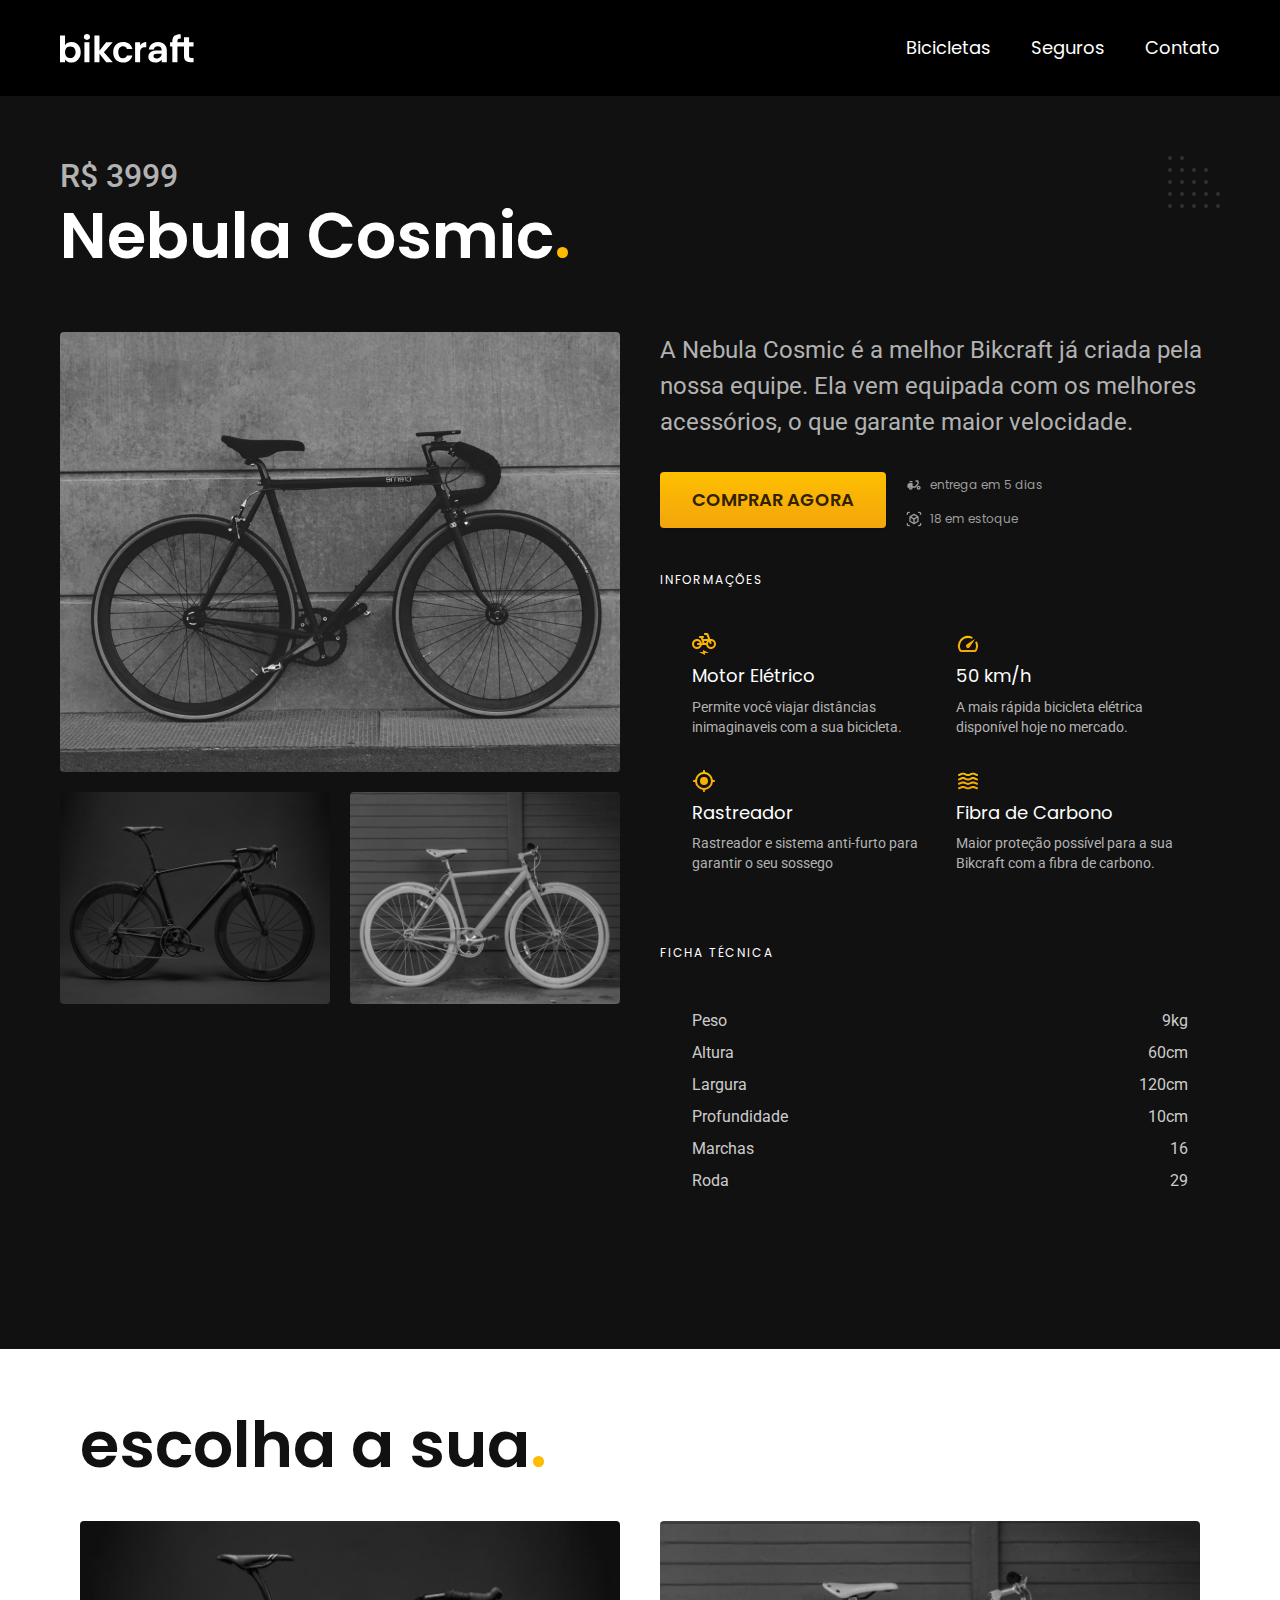
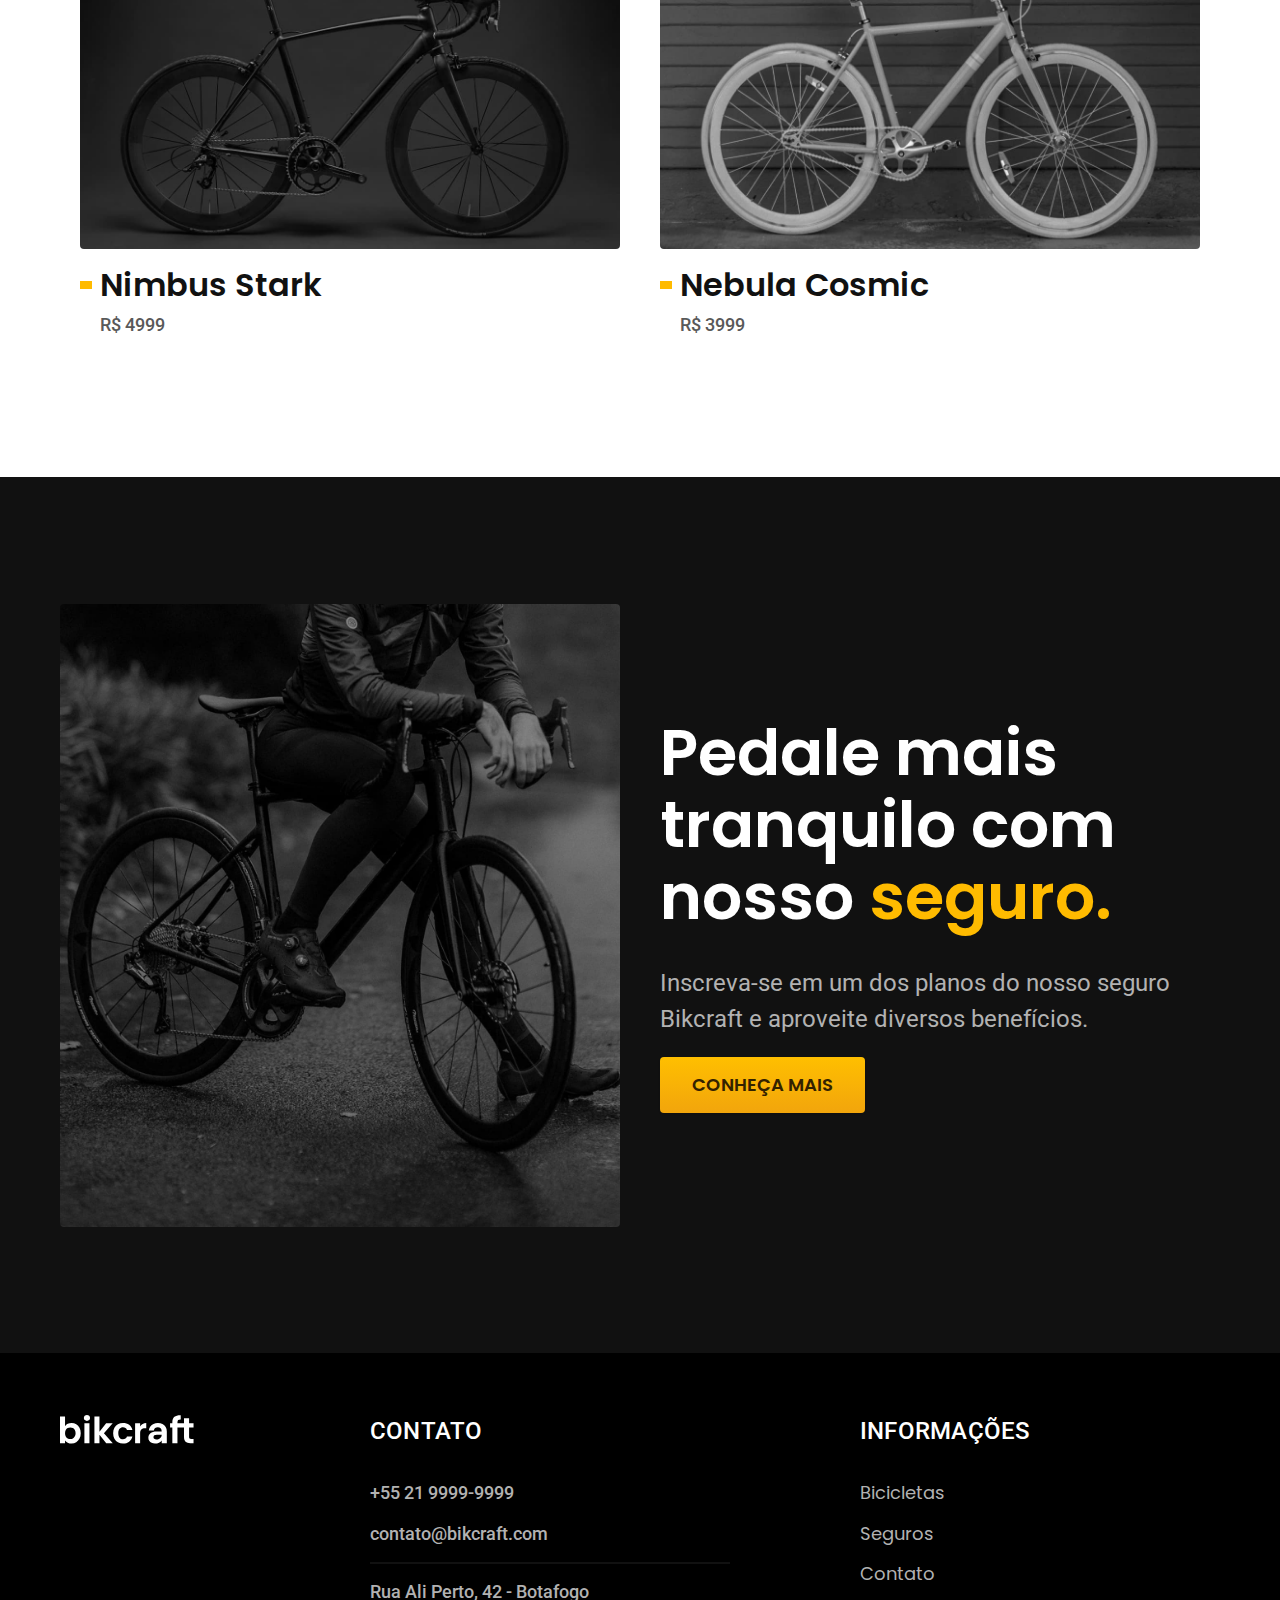
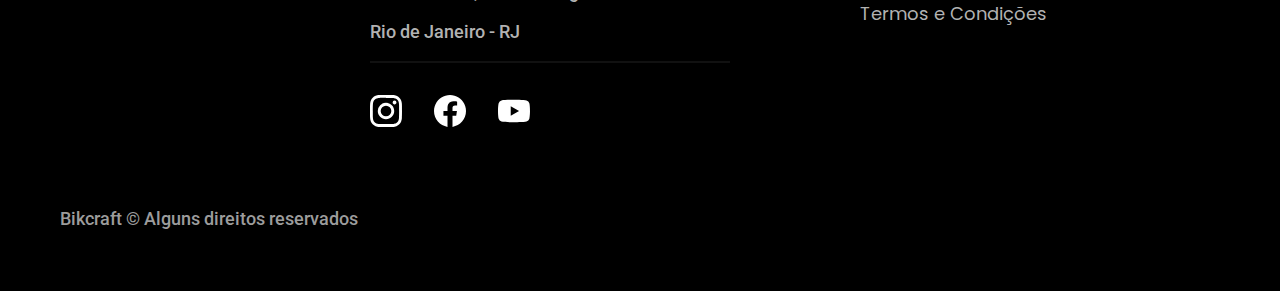
==== bikes/nebula.html @ 07b53ff3 "first commit" ====
<!DOCTYPE html>
<html>

<head>
  <title>Magic | Bikcraft - bikes Elétricas</title>
  <meta http-equiv="Content-Type" content="text/html;charset=UTF-8">
  <meta name="viewport" content="width=device-width, initial-scale=1.0">
  <meta name="description" content="Termos e Condições.">
  <link rel="preload" href="../css/style.min.css" as="style">
  <link rel="icon" href="../favicon.svg" type="image/svg+xml">
  <link rel="stylesheet" href="../css/style.min.css">
  <link rel="preload" href="../css/style.min.css" as="style">
  <link rel="preconnect" href="https://fonts.googleapis.com">
  <link rel="preconnect" href="https://fonts.gstatic.com" crossorigin>
  <link href="https://fonts.googleapis.com/css2?family=Merriweather:ital,wght@1,900&family=Poppins:wght@400;600&family=Roboto:wght@400;500&display=swap" rel="stylesheet">
  <script>
    document.documentElement.classList.add('js');
  </script>
</head>

<body id="bike">
  <header class="header-bg">
    <div class="header container">
      <a href="../">
        <img src="../img/bikcraft.svg" alt="Bikcraft">
      </a>
      <nav aria-label="primaria">
        <ul class="header-menu font-1-m color-0">
          <li><a href="../bikes.html">Bicicletas</a></li>
          <li><a href="../secure.html">Seguros</a></li>
          <li><a href="../contact.html">Contato</a></li>
        </ul>
      </nav>
    </div>
  </header>
  <main class="title-bg">
    <div>
      <div class="title container">
        <p class="font-2-xl color-5">R$ 3999</p>
        <h1 class="font-1-xxl color-0">Nebula Cosmic<span class="color-p1">.</span></h1>
      </div>
    </div>
    <div class="bike container">
      <div class="bike-image">
        <img src="../img/bike/nimbus2.jpg" alt="">
        <img src="../img/bike/nimbus1.jpg" alt="">
        <img src="../img/bike/nimbus3.jpg" alt="">
      </div>
      <div class="bike-content">
        <p class="font-2-l color-5">A Nebula Cosmic é a melhor Bikcraft já criada pela nossa equipe. Ela vem equipada com os melhores acessórios, o que garante maior velocidade.</p>
        <div class="bike-buy">
          <a class="btn" href="../budget.html?type=bikcraft&product=magic">Comprar Agora</a>
          <span class="font-1-xs color-6"><img src="../img/icons/entrega.svg" alt=""> entrega em 5 dias</span>
          <span class="font-1-xs color-6"><img src="../img/icons/estoque.svg" alt=""> 18 em estoque</span>
        </div>

        <h2 class="font-1-xs color-0">Informações</h2>
        <ul class="bike-info">
          <li><img src="../img/icons/energy.svg" alt="">
            <h3 class="font-1-m color-0">Motor Elétrico</h3>
            <p class="font-2-xs color-5">Permite você viajar distâncias inimaginaveis com a sua bicicleta.</p>
          </li>
          <li><img src="../img/icons/fast.svg" alt="">
            <h3 class="font-1-m color-0">50 km/h</h3>
            <p class="font-2-xs color-5">A mais rápida bicicleta elétrica disponível hoje no mercado.</p>
          </li>
          <li><img src="../img/icons/scope.svg" alt="">
            <h3 class="font-1-m color-0">Rastreador</h3>
            <p class="font-2-xs color-5">Rastreador e sistema anti-furto para garantir o seu sossego</p>
          </li>
          <li><img src="../img/icons/carbon.svg" alt="">
            <h3 class="font-1-m color-0">Fibra de Carbono</h3>
            <p class="font-2-xs color-5">Maior proteção possível para a sua Bikcraft com a fibra de carbono.</p>
          </li>
        </ul>
        <h2 class="font-1-xs color-0">Ficha técnica</h2>
        <ul class="bike-card font-2-s color-4">
          <li>Peso<span>9kg</span></li>
          <li>Altura<span>60cm</span></li>
          <li>Largura<span>120cm</span></li>
          <li>Profundidade<span>10cm</span></li>
          <li>Marchas<span>16</span></li>
          <li>Roda<span>29</span></li>
        </ul>
      </div>
    </div>
  </main>
  <article class="bikes-list container">
    <h2 class="container font-1-xxl">escolha a sua<span class="color-p1">.</span></h2>
    <ul>
      <li>
        <a href="./magic.html">
          <img src="../img/bikes/nimbus.jpg" alt="bike-preta">
          <h3 class="font-1-xl">Nimbus Stark</h3>
          <span class="font-2-m color-8">R$ 4999</span>
        </a>
      </li>
      <li>
        <a href="./nebula.html">
          <img src="../img/bikes/nebula.jpg" alt="bike-preta">
          <h3 class="font-1-xl">Nebula Cosmic</h3>
          <span class="font-2-m color-8">R$ 3999</span>
        </a>
      </li>
    </ul>
  </article>
  <article class="secure-bg">
    <div class="secure container">
      <div class="secure-image"><img src="../img/photos/secure.jpg" alt="Pessoa para em cima de uma bike"></div>
      <div class="secure-content">
        <h2 class="font-1-xxl color-0">Pedale mais tranquilo com nosso <span class="color-p1">seguro.</span></h2>
        <p class="font-2-l color-5">Inscreva-se em um dos planos do nosso seguro Bikcraft e aproveite diversos benefícios.</p>
        <a class="btn" href="../secure.html">Conheça Mais</a>
      </div>
    </div>

  </article>
  <footer class="footer-bg">
    <div class="footer container">
      <img src="../img/bikcraft.svg" alt="">
      <div class="footer-contact">
        <h3 class="font-2-l-b color-0">Contato</h3>
        <ul class="color-5 font-2-m">
          <li><a href="tel:+552199999999">+55 21 9999-9999</a></li>
          <li><a href="mailto:contato@bikcraft.com">contato@bikcraft.com</a></li>
          <li>Rua Ali Perto, 42 - Botafogo</li>
          <li>Rio de Janeiro - RJ</li>
        </ul>
        <div class="footer-social">
          <a href="../"><img src="../img/social/instagram.svg" alt=""></a>
          <a href="../"><img src="../img/social/facebook.svg" alt=""></a>
          <a href="../"><img src="../img/social/youtube.svg" alt=""></a>
        </div>
      </div>
      <div class="footer-info">
        <h3 class="font-2-l-b color-0">Informações</h3>
        <nav>
          <ul class="font-1-m color-5">
            <li><a href="../bikes.html">Bicicletas</a></li>
            <li><a href="../secure.html">Seguros</a></li>
            <li><a href="../contact.html">Contato</a></li>
            <li><a href="../terms.html">Termos e Condições </a></li>
          </ul>
        </nav>
      </div>

      <p class="footer-copy font-2-m color-6">Bikcraft © Alguns direitos reservados</p>
    </div>
  </footer>
  <script src="../js/script.js"></script>
</body>

</html>
---- css/style.min.css ----
body{margin:0;color:#111;font-family:Arial,Helvetica,sans-serif}blockquote,dd,h1,h2,h3,h4,h5,p,ul{margin:0}ul{padding:0;list-style:none}a{text-decoration:none;color:inherit}img{max-width:100%;height:auto;display:block}img[src$=".jpg"]{border-radius:4px}.header-bg{background-color:var(--color-12)}.header{flex-wrap:wrap;gap:20px;display:flex;justify-content:space-between;align-items:center;padding:20px 0}.header-menu{display:flex;flex-wrap:wrap;gap:40px}.header-menu a{display:inline-block;padding:16px 0;position:relative}.header-menu a:after{content:"";display:block;height:2px;width:0;background:var(--color-0);margin-top:4px;position:absolute}.header-menu a.active::after,.header-menu a:hover:after{width:100%;transition:.3s}@media (max-width:800px){.header-menu{gap:20px}.header-menu a{background:var(--color-11);padding:12px 16px;border-radius:4px}.header-menu a:hover{background:var(--color-10)}.header a:after{display:none}}@media (max-width:600px){.header-menu{gap:12px}.header-menu a{padding:8px 12px}}.footer-bg{background-color:var(--color-12)}.footer{display:grid;grid-template-columns:3fr 5fr 4fr;gap:40px;padding-top:60px;padding-bottom:60px}.footer h3{margin-bottom:32px}.footer-contact ul{margin-bottom:32px}.footer-contact li:nth-child(2n):after{content:"";display:block;max-width:360px;height:2px;background:var(--color-11);margin-top:16px}.footer li{margin-bottom:16px}.footer-social{display:flex;gap:32px}.footer a:hover{color:var(--color-0)}.footer-copy{grid-column:1/-1;margin-top:40px}@media (max-width:800px){.footer>img{display:none}.footer{grid-template-columns:1fr 1fr}}@media (max-width:600px){.footer{grid-template-columns:1fr;gap:60px}.footer-copy{margin-top:0}}.font-1-xs{font:400 0.75rem/1.35 Poppins,sans-serif}.font-2-xs{font:400 0.875rem/1.43 Roboto,sans-serif}.font-1-s{font:400 1rem/1.5 Poppins,sans-serif}.font-2-s{font:400 1rem/1.5 Roboto,sans-serif}.font-1-m{font:400 1.125rem/1.35 Poppins,sans-serif}.font-1-m-b{font:600 1.125rem/1.35 Poppins,sans-serif}.font-2-m{font:500 1.125rem/1.35 Roboto,sans-serif}.font-2-l,.font-2-l-b{font:400 1.5rem/1.5 Roboto,sans-serif}.font-2-l-b{font-weight:500;letter-spacing:.015rem;text-transform:uppercase}.font-2-xl{font:500 2rem/1.25 Roboto,sans-serif}.font-1-xl{font:600 2rem/1.25 Poppins,sans-serif}.font-1-xxl{font:600 4rem/1.125 Poppins,sans-serif}@media (max-width:1200px){.font-1-xxl{font-size:3rem}.font-2-l,.font-2-l-b{font-size:1.125rem}}@media (max-width:800px){.font-1-xxl{font-size:2rem}.font-1-xl{font-size:1.5rem}}:root{--color-p5:#332200;--color-p4:#664400;--color-p3:#a66f00;--color-p2:#e4a30b;--color-p1:#ffbb00;--color-0:#ffffff;--color-1:#f7f7f7;--color-2:#ededed;--color-3:#dedede;--color-4:#cccccc;--color-5:#b2b2b2;--color-6:#9c9c9c;--color-7:#717171;--color-8:#595959;--color-9:#404040;--color-10:#2e2e2e;--color-11:#111111;--color-12:#000000}.color-p1{color:var(--color-p1)}.color-p2{color:var(--color-p2)}.color-p3{color:var(--color-p3)}.color-p4{color:var(--color-p4)}.color-p5{color:var(--color-p5)}.color-0{color:var(--color-0)}.color-1{color:var(--color-1)}.color-2{color:var(--color-2)}.color-3{color:var(--color-3)}.color-4{color:var(--color-4)}.color-5{color:var(--color-5)}.color-6{color:var(--color-6)}.color-7{color:var(--color-7)}.color-8{color:var(--color-8)}.color-9{color:var(--color-9)}.color-10{color:var(--color-10)}.color-11{color:var(--color-11)}.color-12{color:var(--color-12)}.js .fadeInDown{transform:translate3d(0,-20px,0)}.js .fadeInUp{transform:translate3d(0,20px,0)}.js .fadeInRight{transform:translate3d(20px,0,0)}.js .fadeInLeft{transform:translate3d(-20px,0,0)}.js [data-anime]{opacity:0}.js .anime{opacity:1;transform:none;transition:transform .8s,opacity .8s}.container{box-sizing:border-box;max-width:1200px;padding-left:20px;padding-right:20px;margin-right:auto;margin-left:auto}.btn{display:inline-block;padding:16px 32px;background:linear-gradient(#ffbf00,#f2a50c);border-radius:4px;box-shadow:0 1px 2px rgba(0,0,0,.1);text-transform:uppercase;color:var(--color-p5);font-size:18px;line-height:1.33;font-family:Poppins;font-weight:600;max-width:max-content;border:none;cursor:pointer}.btn.arrow{align-items:center}.btn.arrow::after{content:"";display:inline-block;width:18px;height:10px;margin-left:12px;background:url("../img/icons/arrow.svg");transition:transform .2s}.btn.arrow:hover::after{transform:translateX(4px)}.btn.secondary{background:var(--color-10);color:var(--color-2)}.btn.secondary:hover{background:var(--color-9)}.btn:hover{background:linear-gradient(#ffbf0d,#e59317)}@media (max-width:600px){.btn{padding:12px 16px;font-size:16px}}.link{display:inline-block;color:var(--color-p1);font:600 1.5rem/1.5 Poppins,sans-serif;text-transform:uppercase}.link::after{content:"";display:block;width:100%;height:4px;background-color:currentColor}.link:hover{color:var(--color-0)}.title-bg{background:var(--color-11);padding-top:60px;padding-bottom:60px}.title{background:url("../img/dec/top-right.svg") no-repeat top right 20px}.title p{margin-bottom:4px}@media (max-width:800px){.title-bg{padding-top:40px;padding-bottom:40px}.title p{font-size:1rem;text-transform:lowercase;font-weight:400}}.form{display:grid;grid-template-columns:1fr 1fr;gap:20px}.form label{display:block;font:600 1rem/1.5 Poppins,sans-serif;margin-bottom:40px}.form .col-2{grid-column:span 2}.form input[type=email],.form input[type=text],.form textarea{font:400 1rem/1.5 Roboto,sans-serif;background:var(--color-1);border:1px solid var(--color-2);padding:12px;border-radius:4px;width:100%;box-sizing:border-box;resize:none}.form input[type=email]:focus,.form input[type=text]:focus,.form textarea:focus{outline:0;border-color:var(--color-p1);background:var(--color-0);box-shadow:0 0 0 2px #fea}@media (max-width:600px){.form{grid-template-columns:1fr}.form .col-2{grid-column:1}}.introduction-bg{background:var(--color-12) url("../img/dec/bottom-left.svg") no-repeat bottom 160px left 20px;box-shadow:inset 0 -120px var(--color-0)}.introduction{display:grid;grid-template-columns:1fr 1fr;gap:0 40px}.introduction-content{align-self:end;padding-bottom:200px}.introduction h1{margin-bottom:32px}.introduction p{margin-bottom:20px}.introduction img{border-radius:4px;width:100%;height:100%;object-fit:cover}@media (max-width:800px){.introduction-bg{background:var(--color-11);padding-top:40px;box-shadow:inset 0 -60px var(--color-0)}.introduction{grid-template-columns:1fr;gap:32px}.introduction-content{padding-bottom:0}.introduction h1{margin-bottom:16px}.introduction img{height:300px;width:100%}}.technology-bg{background:var(--color-11);box-shadow:inset 0 80px var(--color-0),inset 0 -80px var(--color-0)}.technology{display:grid;grid-template-columns:1fr 1fr;gap:40px}.technology-imagem{width:100%;height:100%;object-fit:cover;object-position:left}.technology-content{padding-top:160px;padding-bottom:160px}.technology-content>span{display:block;margin-bottom:20px}.technology-content h2{margin-bottom:20px}.technology-content>p{margin-bottom:32px}.technology-content a{margin-bottom:80px}.technology-benefits{display:flex;gap:40px}.technology-benefits h3{margin-bottom:8px;width:max-content}.technology-benefits img{width:24px;margin-bottom:8px}@media (max-width:800px){.technology{grid-template-columns:1fr}.technology-content{padding-top:60px;padding-bottom:60px}.technology-imagem{display:none}.technology a{margin-bottom:60px}}@media (max-width:600px){.technology-benefits{flex-direction:column}}.partners{padding-top:60px;padding-bottom:120px}.partners h2{margin-bottom:60px}.partners ul{padding:0 20px;max-width:1400px;display:grid;grid-template-columns:1fr 1fr 1fr 1fr;margin:0 auto}.partners li{display:flex;padding:32px;border-left:2px solid var(--color-2)}.partners img{margin:auto}.partners li:first-child,.partners li:nth-child(5){border-left:none}.partners li:nth-child(n+5){border-top:2px solid var(--color-2)}@media (max-width:800px){.partners{padding-bottom:60px}.partners h2{margin-bottom:20px}.partners ul{grid-template-columns:1fr 1fr}.partners li:nth-child(n+3){border-top:2px solid var(--color-2)}.partners li:nth-child(odd){border-left:none}.partners li{padding:20px}}.attest{display:grid;grid-template-columns:1fr 1fr;background:var(--color-p1) url("../img/dec/bottom-right-p.svg") no-repeat bottom 40px right 40px;overflow:hidden}.attest img{width:100%;height:100%;object-fit:cover;border-radius:0}.attest-content{padding:40px 40px 80px 80px;align-self:end}.attest-content p{max-width:32ch;font-family:Merriweather;font-style:italic;font-weight:900;margin-bottom:32px;position:relative}.attest p::after,.attest p::before{font-size:5rem;color:var(--color-p2);position:absolute}.attest p::before{content:"“";left:-50px;top:-20px}.attest p::after{content:"”"}@media (max-width:800px){.attest{grid-template-columns:1fr;text-align:center}.attest-content{padding:40px 20px;justify-self:center}.attest img{max-height:200px}}@media (mib-width:1200px){.attest img{max-height:520}}.bikes-list{padding-top:60px;padding-bottom:120px}.bikes-list h2{margin-bottom:40px}.bikes-list ul{display:flex;margin:0 auto;gap:40px;padding:0 20px 20px 20px;max-width:1400px;overflow-x:auto}#bicicleta ul{padding:0 0 20px 0}.bikes-list li{flex:1;min-width:280px}.bikes-list a{display:block}.bikes-list img{margin-bottom:16px}.bikes-list h3{margin-bottom:8px;display:flex;align-items:center}.bikes-list h3::before{content:"";display:inline-block;height:8px;width:12px;background-color:var(--color-p1);margin-right:8px}.bikes-list a:hover h3::before{width:24px}.bikes-list li span{padding-left:20px}@media (max-width:800px){.bikes-list{padding-bottom:60px}.bikes-list ul{gap:20px}}.bikes-bg{background-image:linear-gradient(to right,var(--cor-0) 30%,var(--cor-11) 0)}.bikes{display:grid;grid-template-columns:1fr 1fr;gap:40px;padding-top:60px;padding-bottom:60px;background:url("../img/dec/top-right.svg") no-repeat top 40px right 20px}.bikes-image{display:grid}.bikes-image img{grid-area:1/1}.bikes-image span{grid-area:1/1;place-self:start end;margin-top:20px;background:var(--cor-12);padding:8px 16px 8px 8px;display:inline-block;border-radius:4px 0 0 4px}.bikes-content{display:grid;grid-template-columns:1fr auto;align-content:start}.bikes h2,.bikes p{grid-column:1/-1}.bikes h2{margin-bottom:20px}.bikes h2::before{content:"";display:block;width:12px;height:8px;background-color:var(--cor-p1);margin-bottom:8px}.bikes p{margin-bottom:32px}.bikes a{place-self:end}.bikes ul{display:grid;gap:16px}.bikes li{display:flex;align-items:center}.bikes-content img{width:24px;margin-right:8px}@media (max-width:800px){.bikes-bg{background:var(--cor-11)}.bikes{grid-template-columns:1fr;gap:20px;padding-top:40px;padding-bottom:40px}}@media (max-width:600px){.bikes-content{grid-template-columns:1fr}.bikes ul{grid-template-columns:1fr 1fr;margin-bottom:32px;font-size:1rem}.bikes a{place-self:start}}.bike{display:grid;grid-template-columns:1fr 1fr;align-items:start;gap:40px;padding-top:60px;padding-bottom:60px}.bike-image{display:flex;flex-wrap:wrap;gap:20px}.bike-image img{flex:1;min-width:200px}.bike-image img:first-child{min-width:100%}.bike-content>p{margin-bottom:32px}.bike-buy{display:grid;grid-template-columns:max-content auto;align-items:center;justify-items:start;gap:8px 12px;margin-bottom:40px}.bike-buy a{grid-row:span 2;margin-bottom:4px}.bike-buy span{display:flex;align-items:center;background-color:var(--cor-12);padding:4px 8px;border-radius:4px;gap:8px}.bike-content h2{text-transform:uppercase;letter-spacing:.15em;margin-bottom:12px}.bike-card,.bike-info{padding:32px;background-color:var(--cor-12);border-radius:4px}.bike-info{margin-bottom:40px;display:grid;grid-template-columns:1fr 1fr;gap:32px}.bike-info img{width:24px;margin-bottom:8px}.bike-info h3{margin-bottom:8px}.bike-card li{padding:4px 0;display:flex;justify-content:space-between;border-bottom:1px solid var(--cor-11)}.bike-card li:last-child{border-bottom:none}.bike-card span{color:var(--cor-6)}@media (max-width:800px){.bike{grid-template-columns:1fr;padding-top:40px;padding-bottom:40px}.bike-image{grid-row:2}}#bike .title p{text-transform:uppercase}@media (max-width:400px){.bike-info{grid-template-columns:1fr}.bike-buy{grid-template-columns:1fr}}.secure-bg{background-color:var(--cor-11);box-shadow:inset 0 120px var(--cor-0),inset 0 -120px var(--cor-12)}.secure{display:grid;grid-template-columns:1fr 1fr;gap:40px}.secure-image img{width:100%;height:100%;object-fit:cover}.secure-content{padding-top:180px;padding-bottom:180px}.secure h2{margin-bottom:32px}.secure p{margin-bottom:20px}@media (max-width:800px){.secure{grid-template-columns:1fr}.secure-content{grid-row:1;padding-top:40px;padding-bottom:0}.secure-bg{box-shadow:inset 0 -60px var(--cor-12)}}.secure-bg{background:var(--color-11)}.secure{padding-top:60px;padding-bottom:60px;display:grid;grid-template-columns:1fr 1fr;gap:40px;align-items:center}#secure .secure{padding-top:0}.secure h2{grid-column:1/-1}.secure-item{background-color:var(--color-12);padding:32px 32px 32px 60px;display:grid;grid-template-columns:1fr auto;border-radius:4px}.secure-item h3{margin-bottom:40px}.secure-item span{grid-column:2;display:block;text-align:right}.secure-item ul{grid-column:1/-1;margin-bottom:32px}.secure-item a{grid-column:1/-1}.secure-item li+li{margin-top:20px}.secure-item li{display:flex;align-items:center;position:relative}.secure-item li::before{content:"";display:inline-block;width:13px;height:9px;background-image:url("../img/icons/lista.svg");position:absolute;left:-21px}@media (max-width:800px){.secure{grid-template-columns:1fr}}.benefits-bg{background-color:var(--color-12)}.benefits{padding-top:120px;padding-bottom:120px}.benefits h2{margin-bottom:60px}.benefits ul{display:grid;grid-template-columns:repeat(auto-fit,minmax(280px,max-content));gap:40px 80px}.benefits h3,.benefits img{margin-bottom:8px}@media (max-width:800px){.benefits{padding-top:60px;padding-bottom:60px}.benefits h2{margin-bottom:40px}.benefits ul{gap:20px}}.questions{padding-bottom:120px;padding-top:120px}.questions h2{margin-bottom:60px}.questions dl>div{padding:20px;border-radius:4px}.questions dl>div:nth-child(odd){background-color:var(--color-1)}.questions button{display:grid;grid-template-columns:auto 1fr auto;align-items:center;gap:8px;cursor:pointer;border:none;background:0 0;width:100%;text-align:left}.questions button::before{content:"";display:inline-block;width:12px;height:8px;background-color:var(--color-p1)}.questions button::after{content:"";display:inline-block;width:14px;height:6px;background:url("../img/icons/open-arrow.svg");transition:.3s}.questions button:hover:after,.questions button[aria-expanded=true]::after{transform:rotate(180deg)}.js .questions dd{display:none}.js .questions dd.active{display:block}.questions dd{padding-left:20px;padding-top:16px;max-width:80ch}@media (max-width:800px){.questions{padding-top:60px;padding-bottom:60px}.questions h2{margin-bottom:40px}}.terms{padding-top:80px;padding-bottom:80px}.terms h2{font-weight:600;margin-bottom:20px}.terms p+h2{margin-top:40px}.terms p{max-width:75ch;margin-bottom:24px}#contact{background:linear-gradient(var(--color-11) 600px,var(--color-1) 0)}.contact{display:grid;grid-template-columns:5fr 7fr}.contact-data,.contact-form{padding:60px;box-shadow:0 1px 2px rgba(0,0,0,.1)}.contact-data{border-radius:5px 0 0 5px;background:var(--color-12) url("../img/dec/bottom-left.svg") no-repeat bottom 20px left 20px}.contact-form{border-radius:5px 0 0 5px;background:var(--color-0) url("../img/dec/bottom-right.svg") no-repeat bottom 20px right 20px}.contact-data h2{margin-bottom:60px}.contact-adress{margin-bottom:32px;padding-left:28px;background:url("../img/icons/local.svg") no-repeat 0 2px}.contact-adress p{margin-bottom:8px}.contact-means a{display:block;max-width:max-content;margin-bottom:8px;padding-left:28px}.contact-means a:hover{color:var(--color-0)}.contact-means a:first-child{background:url("../img/icons/email.svg") no-repeat 0 2px}.contact-means a:nth-child(2){margin-bottom:32px}.contact-means a:nth-child(3){background:url("../img/icons/phone.svg") no-repeat 0 2px;margin-bottom:32px}.contact-social{display:flex;gap:32px;padding-left:28px}@media (max-width:800px){.contact{grid-template-columns:1fr}.contact-data,.contact-form{padding:20x}.contact-data{border-radius:5px 5px 0 0;background:var(--color-12)}.contact-form{border-radius:0 0 5px 5px}.contact-data h2,.contact-means a:nth-child(3){margin-bottom:32px}.contact-social{margin-bottom:12px}}.stores{display:grid;grid-template-columns:1fr 1fr;gap:0 40px;padding-bottom:120px;padding-top:120px}.stores h2{grid-column:1/-1;margin-bottom:60px}.stores img{border-radius:4px 4px 0 0}.stores-items{border-radius:4px;background:var(--cor-0);box-shadow:0 1px 2px rgba(0,0,0,.1)}.stores-content{display:grid;grid-template-columns:1fr 1fr;gap:32px 16px;padding-left:32px}.stores-content h3,.stores-tempo{grid-column:1/-1}.stores-dados{display:grid;gap:8px;border-left:2px solid var(--cor-2);padding-left:12px}.stores-tempo{display:flex;align-items:center;gap:8px}@media (max-width:800px){.stores{gap:20px;padding-top:60px;padding-bottom:60px}.stores h2{margin-bottom:32px}.stores-content{grid-template-columns:1fr}}@media (max-width:600px){.stores{grid-template-columns:1fr}}#budget{background-image:linear-gradient(var(--color-11) 700px,var(--color-1) 0)}.budget{display:grid;grid-template-columns:5fr 7fr;padding-bottom:120px}.budget h2{text-transform:uppercase;display:flex;align-items:center;position:relative}.budget h2::before{content:"";display:inline-block;width:4px;height:8px;background-color:var(--color-p1);margin-right:8px;position:absolute;left:-12px}.budget-data,.budget-product{padding:60px;box-shadow:0 1px 2px rgba(0,0,0,.1)}.budget-product{border-radius:5px 0 0 5px;display:grid;grid-template-columns:1fr 1fr;align-content:start;gap:20px;background:var(--color-12) url("../img/dec/bottom-left.svg") no-repeat bottom 20px left 20px}.budget-data{border-radius:0 5px 5px 0;background:var(--color-0) url("../img/dec/bottom-right.svg") no-repeat bottom 20px right 20px}.budget-content h2,.budget-data h2:nth-of-type(n+2){margin-top:20px}.budget-product>*{grid-column:1/-1}.budget-product>label{grid-column:initial}.budget-secure{margin-top:20px}.budget-content{display:none}[value=bikcraft]:checked~#budget-bikcraft,[value=secure]:checked~#budget-secure{display:grid;gap:20px}.radio-details{display:none;box-sizing:border-box;grid-template-columns:1fr 1fr;background:var(--color-0);padding:20px;border-radius:4px;align-items:center}.radio-details li{display:flex;align-items:center;margin-bottom:8px}.radio-details li img{width:16px;margin-right:8px}[type=radio]{opacity:0;position:absolute;pointer-events:none}[type=radio]+label{font:500 1rem/1.5 Poppins,sans-serif;color:var(--color-4);background-color:var(--color-10);padding:12px 16px;border-radius:4px;cursor:pointer;display:grid;grid-template-columns:auto 1fr auto;align-items:center;border:1px solid var(--color-10)}[type=radio]+label:hover{background-color:var(--color-9);border-color:var(--color-9)}[type=radio]+label::before{box-sizing:border-box;content:"";display:inline-block;width:12px;height:12px;border:1px solid var(--color-6);border-radius:50%;margin-right:8px}[type=radio]:focus+label{box-shadow:0 0 0 2px var(--color-p1);border-color:var(--color-12)}.radio-details{display:none;box-sizing:border-box;grid-template-columns:1fr 1fr;background:var(--color-0);padding:20px;border-radius:4px}[type=radio]+label>span{display:none}[type=radio]:checked+label{background:var(--color-0);border-color:var(--color-0);color:var(--color-11)}[type=radio]:checked:focus+label{border-color:var(--color-12)}[type=radio]:checked+label::before{border:1px solid var(--color-7);box-shadow:inset 0 0 0 3px var(--color-0),inset 0 0 0 6px var(--color-7)}[type=radio]:checked+label>span{display:inline-block}[type=radio]:checked+label+.radio-details{display:grid}@media (max-width:1200px){.budget-data,.budget-product{padding:32px}}@media (max-width:800px){.budget{grid-template-columns:1fr}.budget-product{background:var(--color-12)}}@media (max-width:400px){.budget-product{grid-template-columns:1fr}}
---- css/style.min.css ----
body{margin:0;color:#111;font-family:Arial,Helvetica,sans-serif}blockquote,dd,h1,h2,h3,h4,h5,p,ul{margin:0}ul{padding:0;list-style:none}a{text-decoration:none;color:inherit}img{max-width:100%;height:auto;display:block}img[src$=".jpg"]{border-radius:4px}.header-bg{background-color:var(--color-12)}.header{flex-wrap:wrap;gap:20px;display:flex;justify-content:space-between;align-items:center;padding:20px 0}.header-menu{display:flex;flex-wrap:wrap;gap:40px}.header-menu a{display:inline-block;padding:16px 0;position:relative}.header-menu a:after{content:"";display:block;height:2px;width:0;background:var(--color-0);margin-top:4px;position:absolute}.header-menu a.active::after,.header-menu a:hover:after{width:100%;transition:.3s}@media (max-width:800px){.header-menu{gap:20px}.header-menu a{background:var(--color-11);padding:12px 16px;border-radius:4px}.header-menu a:hover{background:var(--color-10)}.header a:after{display:none}}@media (max-width:600px){.header-menu{gap:12px}.header-menu a{padding:8px 12px}}.footer-bg{background-color:var(--color-12)}.footer{display:grid;grid-template-columns:3fr 5fr 4fr;gap:40px;padding-top:60px;padding-bottom:60px}.footer h3{margin-bottom:32px}.footer-contact ul{margin-bottom:32px}.footer-contact li:nth-child(2n):after{content:"";display:block;max-width:360px;height:2px;background:var(--color-11);margin-top:16px}.footer li{margin-bottom:16px}.footer-social{display:flex;gap:32px}.footer a:hover{color:var(--color-0)}.footer-copy{grid-column:1/-1;margin-top:40px}@media (max-width:800px){.footer>img{display:none}.footer{grid-template-columns:1fr 1fr}}@media (max-width:600px){.footer{grid-template-columns:1fr;gap:60px}.footer-copy{margin-top:0}}.font-1-xs{font:400 0.75rem/1.35 Poppins,sans-serif}.font-2-xs{font:400 0.875rem/1.43 Roboto,sans-serif}.font-1-s{font:400 1rem/1.5 Poppins,sans-serif}.font-2-s{font:400 1rem/1.5 Roboto,sans-serif}.font-1-m{font:400 1.125rem/1.35 Poppins,sans-serif}.font-1-m-b{font:600 1.125rem/1.35 Poppins,sans-serif}.font-2-m{font:500 1.125rem/1.35 Roboto,sans-serif}.font-2-l,.font-2-l-b{font:400 1.5rem/1.5 Roboto,sans-serif}.font-2-l-b{font-weight:500;letter-spacing:.015rem;text-transform:uppercase}.font-2-xl{font:500 2rem/1.25 Roboto,sans-serif}.font-1-xl{font:600 2rem/1.25 Poppins,sans-serif}.font-1-xxl{font:600 4rem/1.125 Poppins,sans-serif}@media (max-width:1200px){.font-1-xxl{font-size:3rem}.font-2-l,.font-2-l-b{font-size:1.125rem}}@media (max-width:800px){.font-1-xxl{font-size:2rem}.font-1-xl{font-size:1.5rem}}:root{--color-p5:#332200;--color-p4:#664400;--color-p3:#a66f00;--color-p2:#e4a30b;--color-p1:#ffbb00;--color-0:#ffffff;--color-1:#f7f7f7;--color-2:#ededed;--color-3:#dedede;--color-4:#cccccc;--color-5:#b2b2b2;--color-6:#9c9c9c;--color-7:#717171;--color-8:#595959;--color-9:#404040;--color-10:#2e2e2e;--color-11:#111111;--color-12:#000000}.color-p1{color:var(--color-p1)}.color-p2{color:var(--color-p2)}.color-p3{color:var(--color-p3)}.color-p4{color:var(--color-p4)}.color-p5{color:var(--color-p5)}.color-0{color:var(--color-0)}.color-1{color:var(--color-1)}.color-2{color:var(--color-2)}.color-3{color:var(--color-3)}.color-4{color:var(--color-4)}.color-5{color:var(--color-5)}.color-6{color:var(--color-6)}.color-7{color:var(--color-7)}.color-8{color:var(--color-8)}.color-9{color:var(--color-9)}.color-10{color:var(--color-10)}.color-11{color:var(--color-11)}.color-12{color:var(--color-12)}.js .fadeInDown{transform:translate3d(0,-20px,0)}.js .fadeInUp{transform:translate3d(0,20px,0)}.js .fadeInRight{transform:translate3d(20px,0,0)}.js .fadeInLeft{transform:translate3d(-20px,0,0)}.js [data-anime]{opacity:0}.js .anime{opacity:1;transform:none;transition:transform .8s,opacity .8s}.container{box-sizing:border-box;max-width:1200px;padding-left:20px;padding-right:20px;margin-right:auto;margin-left:auto}.btn{display:inline-block;padding:16px 32px;background:linear-gradient(#ffbf00,#f2a50c);border-radius:4px;box-shadow:0 1px 2px rgba(0,0,0,.1);text-transform:uppercase;color:var(--color-p5);font-size:18px;line-height:1.33;font-family:Poppins;font-weight:600;max-width:max-content;border:none;cursor:pointer}.btn.arrow{align-items:center}.btn.arrow::after{content:"";display:inline-block;width:18px;height:10px;margin-left:12px;background:url("../img/icons/arrow.svg");transition:transform .2s}.btn.arrow:hover::after{transform:translateX(4px)}.btn.secondary{background:var(--color-10);color:var(--color-2)}.btn.secondary:hover{background:var(--color-9)}.btn:hover{background:linear-gradient(#ffbf0d,#e59317)}@media (max-width:600px){.btn{padding:12px 16px;font-size:16px}}.link{display:inline-block;color:var(--color-p1);font:600 1.5rem/1.5 Poppins,sans-serif;text-transform:uppercase}.link::after{content:"";display:block;width:100%;height:4px;background-color:currentColor}.link:hover{color:var(--color-0)}.title-bg{background:var(--color-11);padding-top:60px;padding-bottom:60px}.title{background:url("../img/dec/top-right.svg") no-repeat top right 20px}.title p{margin-bottom:4px}@media (max-width:800px){.title-bg{padding-top:40px;padding-bottom:40px}.title p{font-size:1rem;text-transform:lowercase;font-weight:400}}.form{display:grid;grid-template-columns:1fr 1fr;gap:20px}.form label{display:block;font:600 1rem/1.5 Poppins,sans-serif;margin-bottom:40px}.form .col-2{grid-column:span 2}.form input[type=email],.form input[type=text],.form textarea{font:400 1rem/1.5 Roboto,sans-serif;background:var(--color-1);border:1px solid var(--color-2);padding:12px;border-radius:4px;width:100%;box-sizing:border-box;resize:none}.form input[type=email]:focus,.form input[type=text]:focus,.form textarea:focus{outline:0;border-color:var(--color-p1);background:var(--color-0);box-shadow:0 0 0 2px #fea}@media (max-width:600px){.form{grid-template-columns:1fr}.form .col-2{grid-column:1}}.introduction-bg{background:var(--color-12) url("../img/dec/bottom-left.svg") no-repeat bottom 160px left 20px;box-shadow:inset 0 -120px var(--color-0)}.introduction{display:grid;grid-template-columns:1fr 1fr;gap:0 40px}.introduction-content{align-self:end;padding-bottom:200px}.introduction h1{margin-bottom:32px}.introduction p{margin-bottom:20px}.introduction img{border-radius:4px;width:100%;height:100%;object-fit:cover}@media (max-width:800px){.introduction-bg{background:var(--color-11);padding-top:40px;box-shadow:inset 0 -60px var(--color-0)}.introduction{grid-template-columns:1fr;gap:32px}.introduction-content{padding-bottom:0}.introduction h1{margin-bottom:16px}.introduction img{height:300px;width:100%}}.technology-bg{background:var(--color-11);box-shadow:inset 0 80px var(--color-0),inset 0 -80px var(--color-0)}.technology{display:grid;grid-template-columns:1fr 1fr;gap:40px}.technology-imagem{width:100%;height:100%;object-fit:cover;object-position:left}.technology-content{padding-top:160px;padding-bottom:160px}.technology-content>span{display:block;margin-bottom:20px}.technology-content h2{margin-bottom:20px}.technology-content>p{margin-bottom:32px}.technology-content a{margin-bottom:80px}.technology-benefits{display:flex;gap:40px}.technology-benefits h3{margin-bottom:8px;width:max-content}.technology-benefits img{width:24px;margin-bottom:8px}@media (max-width:800px){.technology{grid-template-columns:1fr}.technology-content{padding-top:60px;padding-bottom:60px}.technology-imagem{display:none}.technology a{margin-bottom:60px}}@media (max-width:600px){.technology-benefits{flex-direction:column}}.partners{padding-top:60px;padding-bottom:120px}.partners h2{margin-bottom:60px}.partners ul{padding:0 20px;max-width:1400px;display:grid;grid-template-columns:1fr 1fr 1fr 1fr;margin:0 auto}.partners li{display:flex;padding:32px;border-left:2px solid var(--color-2)}.partners img{margin:auto}.partners li:first-child,.partners li:nth-child(5){border-left:none}.partners li:nth-child(n+5){border-top:2px solid var(--color-2)}@media (max-width:800px){.partners{padding-bottom:60px}.partners h2{margin-bottom:20px}.partners ul{grid-template-columns:1fr 1fr}.partners li:nth-child(n+3){border-top:2px solid var(--color-2)}.partners li:nth-child(odd){border-left:none}.partners li{padding:20px}}.attest{display:grid;grid-template-columns:1fr 1fr;background:var(--color-p1) url("../img/dec/bottom-right-p.svg") no-repeat bottom 40px right 40px;overflow:hidden}.attest img{width:100%;height:100%;object-fit:cover;border-radius:0}.attest-content{padding:40px 40px 80px 80px;align-self:end}.attest-content p{max-width:32ch;font-family:Merriweather;font-style:italic;font-weight:900;margin-bottom:32px;position:relative}.attest p::after,.attest p::before{font-size:5rem;color:var(--color-p2);position:absolute}.attest p::before{content:"“";left:-50px;top:-20px}.attest p::after{content:"”"}@media (max-width:800px){.attest{grid-template-columns:1fr;text-align:center}.attest-content{padding:40px 20px;justify-self:center}.attest img{max-height:200px}}@media (mib-width:1200px){.attest img{max-height:520}}.bikes-list{padding-top:60px;padding-bottom:120px}.bikes-list h2{margin-bottom:40px}.bikes-list ul{display:flex;margin:0 auto;gap:40px;padding:0 20px 20px 20px;max-width:1400px;overflow-x:auto}#bicicleta ul{padding:0 0 20px 0}.bikes-list li{flex:1;min-width:280px}.bikes-list a{display:block}.bikes-list img{margin-bottom:16px}.bikes-list h3{margin-bottom:8px;display:flex;align-items:center}.bikes-list h3::before{content:"";display:inline-block;height:8px;width:12px;background-color:var(--color-p1);margin-right:8px}.bikes-list a:hover h3::before{width:24px}.bikes-list li span{padding-left:20px}@media (max-width:800px){.bikes-list{padding-bottom:60px}.bikes-list ul{gap:20px}}.bikes-bg{background-image:linear-gradient(to right,var(--cor-0) 30%,var(--cor-11) 0)}.bikes{display:grid;grid-template-columns:1fr 1fr;gap:40px;padding-top:60px;padding-bottom:60px;background:url("../img/dec/top-right.svg") no-repeat top 40px right 20px}.bikes-image{display:grid}.bikes-image img{grid-area:1/1}.bikes-image span{grid-area:1/1;place-self:start end;margin-top:20px;background:var(--cor-12);padding:8px 16px 8px 8px;display:inline-block;border-radius:4px 0 0 4px}.bikes-content{display:grid;grid-template-columns:1fr auto;align-content:start}.bikes h2,.bikes p{grid-column:1/-1}.bikes h2{margin-bottom:20px}.bikes h2::before{content:"";display:block;width:12px;height:8px;background-color:var(--cor-p1);margin-bottom:8px}.bikes p{margin-bottom:32px}.bikes a{place-self:end}.bikes ul{display:grid;gap:16px}.bikes li{display:flex;align-items:center}.bikes-content img{width:24px;margin-right:8px}@media (max-width:800px){.bikes-bg{background:var(--cor-11)}.bikes{grid-template-columns:1fr;gap:20px;padding-top:40px;padding-bottom:40px}}@media (max-width:600px){.bikes-content{grid-template-columns:1fr}.bikes ul{grid-template-columns:1fr 1fr;margin-bottom:32px;font-size:1rem}.bikes a{place-self:start}}.bike{display:grid;grid-template-columns:1fr 1fr;align-items:start;gap:40px;padding-top:60px;padding-bottom:60px}.bike-image{display:flex;flex-wrap:wrap;gap:20px}.bike-image img{flex:1;min-width:200px}.bike-image img:first-child{min-width:100%}.bike-content>p{margin-bottom:32px}.bike-buy{display:grid;grid-template-columns:max-content auto;align-items:center;justify-items:start;gap:8px 12px;margin-bottom:40px}.bike-buy a{grid-row:span 2;margin-bottom:4px}.bike-buy span{display:flex;align-items:center;background-color:var(--cor-12);padding:4px 8px;border-radius:4px;gap:8px}.bike-content h2{text-transform:uppercase;letter-spacing:.15em;margin-bottom:12px}.bike-card,.bike-info{padding:32px;background-color:var(--cor-12);border-radius:4px}.bike-info{margin-bottom:40px;display:grid;grid-template-columns:1fr 1fr;gap:32px}.bike-info img{width:24px;margin-bottom:8px}.bike-info h3{margin-bottom:8px}.bike-card li{padding:4px 0;display:flex;justify-content:space-between;border-bottom:1px solid var(--cor-11)}.bike-card li:last-child{border-bottom:none}.bike-card span{color:var(--cor-6)}@media (max-width:800px){.bike{grid-template-columns:1fr;padding-top:40px;padding-bottom:40px}.bike-image{grid-row:2}}#bike .title p{text-transform:uppercase}@media (max-width:400px){.bike-info{grid-template-columns:1fr}.bike-buy{grid-template-columns:1fr}}.secure-bg{background-color:var(--cor-11);box-shadow:inset 0 120px var(--cor-0),inset 0 -120px var(--cor-12)}.secure{display:grid;grid-template-columns:1fr 1fr;gap:40px}.secure-image img{width:100%;height:100%;object-fit:cover}.secure-content{padding-top:180px;padding-bottom:180px}.secure h2{margin-bottom:32px}.secure p{margin-bottom:20px}@media (max-width:800px){.secure{grid-template-columns:1fr}.secure-content{grid-row:1;padding-top:40px;padding-bottom:0}.secure-bg{box-shadow:inset 0 -60px var(--cor-12)}}.secure-bg{background:var(--color-11)}.secure{padding-top:60px;padding-bottom:60px;display:grid;grid-template-columns:1fr 1fr;gap:40px;align-items:center}#secure .secure{padding-top:0}.secure h2{grid-column:1/-1}.secure-item{background-color:var(--color-12);padding:32px 32px 32px 60px;display:grid;grid-template-columns:1fr auto;border-radius:4px}.secure-item h3{margin-bottom:40px}.secure-item span{grid-column:2;display:block;text-align:right}.secure-item ul{grid-column:1/-1;margin-bottom:32px}.secure-item a{grid-column:1/-1}.secure-item li+li{margin-top:20px}.secure-item li{display:flex;align-items:center;position:relative}.secure-item li::before{content:"";display:inline-block;width:13px;height:9px;background-image:url("../img/icons/lista.svg");position:absolute;left:-21px}@media (max-width:800px){.secure{grid-template-columns:1fr}}.benefits-bg{background-color:var(--color-12)}.benefits{padding-top:120px;padding-bottom:120px}.benefits h2{margin-bottom:60px}.benefits ul{display:grid;grid-template-columns:repeat(auto-fit,minmax(280px,max-content));gap:40px 80px}.benefits h3,.benefits img{margin-bottom:8px}@media (max-width:800px){.benefits{padding-top:60px;padding-bottom:60px}.benefits h2{margin-bottom:40px}.benefits ul{gap:20px}}.questions{padding-bottom:120px;padding-top:120px}.questions h2{margin-bottom:60px}.questions dl>div{padding:20px;border-radius:4px}.questions dl>div:nth-child(odd){background-color:var(--color-1)}.questions button{display:grid;grid-template-columns:auto 1fr auto;align-items:center;gap:8px;cursor:pointer;border:none;background:0 0;width:100%;text-align:left}.questions button::before{content:"";display:inline-block;width:12px;height:8px;background-color:var(--color-p1)}.questions button::after{content:"";display:inline-block;width:14px;height:6px;background:url("../img/icons/open-arrow.svg");transition:.3s}.questions button:hover:after,.questions button[aria-expanded=true]::after{transform:rotate(180deg)}.js .questions dd{display:none}.js .questions dd.active{display:block}.questions dd{padding-left:20px;padding-top:16px;max-width:80ch}@media (max-width:800px){.questions{padding-top:60px;padding-bottom:60px}.questions h2{margin-bottom:40px}}.terms{padding-top:80px;padding-bottom:80px}.terms h2{font-weight:600;margin-bottom:20px}.terms p+h2{margin-top:40px}.terms p{max-width:75ch;margin-bottom:24px}#contact{background:linear-gradient(var(--color-11) 600px,var(--color-1) 0)}.contact{display:grid;grid-template-columns:5fr 7fr}.contact-data,.contact-form{padding:60px;box-shadow:0 1px 2px rgba(0,0,0,.1)}.contact-data{border-radius:5px 0 0 5px;background:var(--color-12) url("../img/dec/bottom-left.svg") no-repeat bottom 20px left 20px}.contact-form{border-radius:5px 0 0 5px;background:var(--color-0) url("../img/dec/bottom-right.svg") no-repeat bottom 20px right 20px}.contact-data h2{margin-bottom:60px}.contact-adress{margin-bottom:32px;padding-left:28px;background:url("../img/icons/local.svg") no-repeat 0 2px}.contact-adress p{margin-bottom:8px}.contact-means a{display:block;max-width:max-content;margin-bottom:8px;padding-left:28px}.contact-means a:hover{color:var(--color-0)}.contact-means a:first-child{background:url("../img/icons/email.svg") no-repeat 0 2px}.contact-means a:nth-child(2){margin-bottom:32px}.contact-means a:nth-child(3){background:url("../img/icons/phone.svg") no-repeat 0 2px;margin-bottom:32px}.contact-social{display:flex;gap:32px;padding-left:28px}@media (max-width:800px){.contact{grid-template-columns:1fr}.contact-data,.contact-form{padding:20x}.contact-data{border-radius:5px 5px 0 0;background:var(--color-12)}.contact-form{border-radius:0 0 5px 5px}.contact-data h2,.contact-means a:nth-child(3){margin-bottom:32px}.contact-social{margin-bottom:12px}}.stores{display:grid;grid-template-columns:1fr 1fr;gap:0 40px;padding-bottom:120px;padding-top:120px}.stores h2{grid-column:1/-1;margin-bottom:60px}.stores img{border-radius:4px 4px 0 0}.stores-items{border-radius:4px;background:var(--cor-0);box-shadow:0 1px 2px rgba(0,0,0,.1)}.stores-content{display:grid;grid-template-columns:1fr 1fr;gap:32px 16px;padding-left:32px}.stores-content h3,.stores-tempo{grid-column:1/-1}.stores-dados{display:grid;gap:8px;border-left:2px solid var(--cor-2);padding-left:12px}.stores-tempo{display:flex;align-items:center;gap:8px}@media (max-width:800px){.stores{gap:20px;padding-top:60px;padding-bottom:60px}.stores h2{margin-bottom:32px}.stores-content{grid-template-columns:1fr}}@media (max-width:600px){.stores{grid-template-columns:1fr}}#budget{background-image:linear-gradient(var(--color-11) 700px,var(--color-1) 0)}.budget{display:grid;grid-template-columns:5fr 7fr;padding-bottom:120px}.budget h2{text-transform:uppercase;display:flex;align-items:center;position:relative}.budget h2::before{content:"";display:inline-block;width:4px;height:8px;background-color:var(--color-p1);margin-right:8px;position:absolute;left:-12px}.budget-data,.budget-product{padding:60px;box-shadow:0 1px 2px rgba(0,0,0,.1)}.budget-product{border-radius:5px 0 0 5px;display:grid;grid-template-columns:1fr 1fr;align-content:start;gap:20px;background:var(--color-12) url("../img/dec/bottom-left.svg") no-repeat bottom 20px left 20px}.budget-data{border-radius:0 5px 5px 0;background:var(--color-0) url("../img/dec/bottom-right.svg") no-repeat bottom 20px right 20px}.budget-content h2,.budget-data h2:nth-of-type(n+2){margin-top:20px}.budget-product>*{grid-column:1/-1}.budget-product>label{grid-column:initial}.budget-secure{margin-top:20px}.budget-content{display:none}[value=bikcraft]:checked~#budget-bikcraft,[value=secure]:checked~#budget-secure{display:grid;gap:20px}.radio-details{display:none;box-sizing:border-box;grid-template-columns:1fr 1fr;background:var(--color-0);padding:20px;border-radius:4px;align-items:center}.radio-details li{display:flex;align-items:center;margin-bottom:8px}.radio-details li img{width:16px;margin-right:8px}[type=radio]{opacity:0;position:absolute;pointer-events:none}[type=radio]+label{font:500 1rem/1.5 Poppins,sans-serif;color:var(--color-4);background-color:var(--color-10);padding:12px 16px;border-radius:4px;cursor:pointer;display:grid;grid-template-columns:auto 1fr auto;align-items:center;border:1px solid var(--color-10)}[type=radio]+label:hover{background-color:var(--color-9);border-color:var(--color-9)}[type=radio]+label::before{box-sizing:border-box;content:"";display:inline-block;width:12px;height:12px;border:1px solid var(--color-6);border-radius:50%;margin-right:8px}[type=radio]:focus+label{box-shadow:0 0 0 2px var(--color-p1);border-color:var(--color-12)}.radio-details{display:none;box-sizing:border-box;grid-template-columns:1fr 1fr;background:var(--color-0);padding:20px;border-radius:4px}[type=radio]+label>span{display:none}[type=radio]:checked+label{background:var(--color-0);border-color:var(--color-0);color:var(--color-11)}[type=radio]:checked:focus+label{border-color:var(--color-12)}[type=radio]:checked+label::before{border:1px solid var(--color-7);box-shadow:inset 0 0 0 3px var(--color-0),inset 0 0 0 6px var(--color-7)}[type=radio]:checked+label>span{display:inline-block}[type=radio]:checked+label+.radio-details{display:grid}@media (max-width:1200px){.budget-data,.budget-product{padding:32px}}@media (max-width:800px){.budget{grid-template-columns:1fr}.budget-product{background:var(--color-12)}}@media (max-width:400px){.budget-product{grid-template-columns:1fr}}
---- css/style.min.css ----
body{margin:0;color:#111;font-family:Arial,Helvetica,sans-serif}blockquote,dd,h1,h2,h3,h4,h5,p,ul{margin:0}ul{padding:0;list-style:none}a{text-decoration:none;color:inherit}img{max-width:100%;height:auto;display:block}img[src$=".jpg"]{border-radius:4px}.header-bg{background-color:var(--color-12)}.header{flex-wrap:wrap;gap:20px;display:flex;justify-content:space-between;align-items:center;padding:20px 0}.header-menu{display:flex;flex-wrap:wrap;gap:40px}.header-menu a{display:inline-block;padding:16px 0;position:relative}.header-menu a:after{content:"";display:block;height:2px;width:0;background:var(--color-0);margin-top:4px;position:absolute}.header-menu a.active::after,.header-menu a:hover:after{width:100%;transition:.3s}@media (max-width:800px){.header-menu{gap:20px}.header-menu a{background:var(--color-11);padding:12px 16px;border-radius:4px}.header-menu a:hover{background:var(--color-10)}.header a:after{display:none}}@media (max-width:600px){.header-menu{gap:12px}.header-menu a{padding:8px 12px}}.footer-bg{background-color:var(--color-12)}.footer{display:grid;grid-template-columns:3fr 5fr 4fr;gap:40px;padding-top:60px;padding-bottom:60px}.footer h3{margin-bottom:32px}.footer-contact ul{margin-bottom:32px}.footer-contact li:nth-child(2n):after{content:"";display:block;max-width:360px;height:2px;background:var(--color-11);margin-top:16px}.footer li{margin-bottom:16px}.footer-social{display:flex;gap:32px}.footer a:hover{color:var(--color-0)}.footer-copy{grid-column:1/-1;margin-top:40px}@media (max-width:800px){.footer>img{display:none}.footer{grid-template-columns:1fr 1fr}}@media (max-width:600px){.footer{grid-template-columns:1fr;gap:60px}.footer-copy{margin-top:0}}.font-1-xs{font:400 0.75rem/1.35 Poppins,sans-serif}.font-2-xs{font:400 0.875rem/1.43 Roboto,sans-serif}.font-1-s{font:400 1rem/1.5 Poppins,sans-serif}.font-2-s{font:400 1rem/1.5 Roboto,sans-serif}.font-1-m{font:400 1.125rem/1.35 Poppins,sans-serif}.font-1-m-b{font:600 1.125rem/1.35 Poppins,sans-serif}.font-2-m{font:500 1.125rem/1.35 Roboto,sans-serif}.font-2-l,.font-2-l-b{font:400 1.5rem/1.5 Roboto,sans-serif}.font-2-l-b{font-weight:500;letter-spacing:.015rem;text-transform:uppercase}.font-2-xl{font:500 2rem/1.25 Roboto,sans-serif}.font-1-xl{font:600 2rem/1.25 Poppins,sans-serif}.font-1-xxl{font:600 4rem/1.125 Poppins,sans-serif}@media (max-width:1200px){.font-1-xxl{font-size:3rem}.font-2-l,.font-2-l-b{font-size:1.125rem}}@media (max-width:800px){.font-1-xxl{font-size:2rem}.font-1-xl{font-size:1.5rem}}:root{--color-p5:#332200;--color-p4:#664400;--color-p3:#a66f00;--color-p2:#e4a30b;--color-p1:#ffbb00;--color-0:#ffffff;--color-1:#f7f7f7;--color-2:#ededed;--color-3:#dedede;--color-4:#cccccc;--color-5:#b2b2b2;--color-6:#9c9c9c;--color-7:#717171;--color-8:#595959;--color-9:#404040;--color-10:#2e2e2e;--color-11:#111111;--color-12:#000000}.color-p1{color:var(--color-p1)}.color-p2{color:var(--color-p2)}.color-p3{color:var(--color-p3)}.color-p4{color:var(--color-p4)}.color-p5{color:var(--color-p5)}.color-0{color:var(--color-0)}.color-1{color:var(--color-1)}.color-2{color:var(--color-2)}.color-3{color:var(--color-3)}.color-4{color:var(--color-4)}.color-5{color:var(--color-5)}.color-6{color:var(--color-6)}.color-7{color:var(--color-7)}.color-8{color:var(--color-8)}.color-9{color:var(--color-9)}.color-10{color:var(--color-10)}.color-11{color:var(--color-11)}.color-12{color:var(--color-12)}.js .fadeInDown{transform:translate3d(0,-20px,0)}.js .fadeInUp{transform:translate3d(0,20px,0)}.js .fadeInRight{transform:translate3d(20px,0,0)}.js .fadeInLeft{transform:translate3d(-20px,0,0)}.js [data-anime]{opacity:0}.js .anime{opacity:1;transform:none;transition:transform .8s,opacity .8s}.container{box-sizing:border-box;max-width:1200px;padding-left:20px;padding-right:20px;margin-right:auto;margin-left:auto}.btn{display:inline-block;padding:16px 32px;background:linear-gradient(#ffbf00,#f2a50c);border-radius:4px;box-shadow:0 1px 2px rgba(0,0,0,.1);text-transform:uppercase;color:var(--color-p5);font-size:18px;line-height:1.33;font-family:Poppins;font-weight:600;max-width:max-content;border:none;cursor:pointer}.btn.arrow{align-items:center}.btn.arrow::after{content:"";display:inline-block;width:18px;height:10px;margin-left:12px;background:url("../img/icons/arrow.svg");transition:transform .2s}.btn.arrow:hover::after{transform:translateX(4px)}.btn.secondary{background:var(--color-10);color:var(--color-2)}.btn.secondary:hover{background:var(--color-9)}.btn:hover{background:linear-gradient(#ffbf0d,#e59317)}@media (max-width:600px){.btn{padding:12px 16px;font-size:16px}}.link{display:inline-block;color:var(--color-p1);font:600 1.5rem/1.5 Poppins,sans-serif;text-transform:uppercase}.link::after{content:"";display:block;width:100%;height:4px;background-color:currentColor}.link:hover{color:var(--color-0)}.title-bg{background:var(--color-11);padding-top:60px;padding-bottom:60px}.title{background:url("../img/dec/top-right.svg") no-repeat top right 20px}.title p{margin-bottom:4px}@media (max-width:800px){.title-bg{padding-top:40px;padding-bottom:40px}.title p{font-size:1rem;text-transform:lowercase;font-weight:400}}.form{display:grid;grid-template-columns:1fr 1fr;gap:20px}.form label{display:block;font:600 1rem/1.5 Poppins,sans-serif;margin-bottom:40px}.form .col-2{grid-column:span 2}.form input[type=email],.form input[type=text],.form textarea{font:400 1rem/1.5 Roboto,sans-serif;background:var(--color-1);border:1px solid var(--color-2);padding:12px;border-radius:4px;width:100%;box-sizing:border-box;resize:none}.form input[type=email]:focus,.form input[type=text]:focus,.form textarea:focus{outline:0;border-color:var(--color-p1);background:var(--color-0);box-shadow:0 0 0 2px #fea}@media (max-width:600px){.form{grid-template-columns:1fr}.form .col-2{grid-column:1}}.introduction-bg{background:var(--color-12) url("../img/dec/bottom-left.svg") no-repeat bottom 160px left 20px;box-shadow:inset 0 -120px var(--color-0)}.introduction{display:grid;grid-template-columns:1fr 1fr;gap:0 40px}.introduction-content{align-self:end;padding-bottom:200px}.introduction h1{margin-bottom:32px}.introduction p{margin-bottom:20px}.introduction img{border-radius:4px;width:100%;height:100%;object-fit:cover}@media (max-width:800px){.introduction-bg{background:var(--color-11);padding-top:40px;box-shadow:inset 0 -60px var(--color-0)}.introduction{grid-template-columns:1fr;gap:32px}.introduction-content{padding-bottom:0}.introduction h1{margin-bottom:16px}.introduction img{height:300px;width:100%}}.technology-bg{background:var(--color-11);box-shadow:inset 0 80px var(--color-0),inset 0 -80px var(--color-0)}.technology{display:grid;grid-template-columns:1fr 1fr;gap:40px}.technology-imagem{width:100%;height:100%;object-fit:cover;object-position:left}.technology-content{padding-top:160px;padding-bottom:160px}.technology-content>span{display:block;margin-bottom:20px}.technology-content h2{margin-bottom:20px}.technology-content>p{margin-bottom:32px}.technology-content a{margin-bottom:80px}.technology-benefits{display:flex;gap:40px}.technology-benefits h3{margin-bottom:8px;width:max-content}.technology-benefits img{width:24px;margin-bottom:8px}@media (max-width:800px){.technology{grid-template-columns:1fr}.technology-content{padding-top:60px;padding-bottom:60px}.technology-imagem{display:none}.technology a{margin-bottom:60px}}@media (max-width:600px){.technology-benefits{flex-direction:column}}.partners{padding-top:60px;padding-bottom:120px}.partners h2{margin-bottom:60px}.partners ul{padding:0 20px;max-width:1400px;display:grid;grid-template-columns:1fr 1fr 1fr 1fr;margin:0 auto}.partners li{display:flex;padding:32px;border-left:2px solid var(--color-2)}.partners img{margin:auto}.partners li:first-child,.partners li:nth-child(5){border-left:none}.partners li:nth-child(n+5){border-top:2px solid var(--color-2)}@media (max-width:800px){.partners{padding-bottom:60px}.partners h2{margin-bottom:20px}.partners ul{grid-template-columns:1fr 1fr}.partners li:nth-child(n+3){border-top:2px solid var(--color-2)}.partners li:nth-child(odd){border-left:none}.partners li{padding:20px}}.attest{display:grid;grid-template-columns:1fr 1fr;background:var(--color-p1) url("../img/dec/bottom-right-p.svg") no-repeat bottom 40px right 40px;overflow:hidden}.attest img{width:100%;height:100%;object-fit:cover;border-radius:0}.attest-content{padding:40px 40px 80px 80px;align-self:end}.attest-content p{max-width:32ch;font-family:Merriweather;font-style:italic;font-weight:900;margin-bottom:32px;position:relative}.attest p::after,.attest p::before{font-size:5rem;color:var(--color-p2);position:absolute}.attest p::before{content:"“";left:-50px;top:-20px}.attest p::after{content:"”"}@media (max-width:800px){.attest{grid-template-columns:1fr;text-align:center}.attest-content{padding:40px 20px;justify-self:center}.attest img{max-height:200px}}@media (mib-width:1200px){.attest img{max-height:520}}.bikes-list{padding-top:60px;padding-bottom:120px}.bikes-list h2{margin-bottom:40px}.bikes-list ul{display:flex;margin:0 auto;gap:40px;padding:0 20px 20px 20px;max-width:1400px;overflow-x:auto}#bicicleta ul{padding:0 0 20px 0}.bikes-list li{flex:1;min-width:280px}.bikes-list a{display:block}.bikes-list img{margin-bottom:16px}.bikes-list h3{margin-bottom:8px;display:flex;align-items:center}.bikes-list h3::before{content:"";display:inline-block;height:8px;width:12px;background-color:var(--color-p1);margin-right:8px}.bikes-list a:hover h3::before{width:24px}.bikes-list li span{padding-left:20px}@media (max-width:800px){.bikes-list{padding-bottom:60px}.bikes-list ul{gap:20px}}.bikes-bg{background-image:linear-gradient(to right,var(--cor-0) 30%,var(--cor-11) 0)}.bikes{display:grid;grid-template-columns:1fr 1fr;gap:40px;padding-top:60px;padding-bottom:60px;background:url("../img/dec/top-right.svg") no-repeat top 40px right 20px}.bikes-image{display:grid}.bikes-image img{grid-area:1/1}.bikes-image span{grid-area:1/1;place-self:start end;margin-top:20px;background:var(--cor-12);padding:8px 16px 8px 8px;display:inline-block;border-radius:4px 0 0 4px}.bikes-content{display:grid;grid-template-columns:1fr auto;align-content:start}.bikes h2,.bikes p{grid-column:1/-1}.bikes h2{margin-bottom:20px}.bikes h2::before{content:"";display:block;width:12px;height:8px;background-color:var(--cor-p1);margin-bottom:8px}.bikes p{margin-bottom:32px}.bikes a{place-self:end}.bikes ul{display:grid;gap:16px}.bikes li{display:flex;align-items:center}.bikes-content img{width:24px;margin-right:8px}@media (max-width:800px){.bikes-bg{background:var(--cor-11)}.bikes{grid-template-columns:1fr;gap:20px;padding-top:40px;padding-bottom:40px}}@media (max-width:600px){.bikes-content{grid-template-columns:1fr}.bikes ul{grid-template-columns:1fr 1fr;margin-bottom:32px;font-size:1rem}.bikes a{place-self:start}}.bike{display:grid;grid-template-columns:1fr 1fr;align-items:start;gap:40px;padding-top:60px;padding-bottom:60px}.bike-image{display:flex;flex-wrap:wrap;gap:20px}.bike-image img{flex:1;min-width:200px}.bike-image img:first-child{min-width:100%}.bike-content>p{margin-bottom:32px}.bike-buy{display:grid;grid-template-columns:max-content auto;align-items:center;justify-items:start;gap:8px 12px;margin-bottom:40px}.bike-buy a{grid-row:span 2;margin-bottom:4px}.bike-buy span{display:flex;align-items:center;background-color:var(--cor-12);padding:4px 8px;border-radius:4px;gap:8px}.bike-content h2{text-transform:uppercase;letter-spacing:.15em;margin-bottom:12px}.bike-card,.bike-info{padding:32px;background-color:var(--cor-12);border-radius:4px}.bike-info{margin-bottom:40px;display:grid;grid-template-columns:1fr 1fr;gap:32px}.bike-info img{width:24px;margin-bottom:8px}.bike-info h3{margin-bottom:8px}.bike-card li{padding:4px 0;display:flex;justify-content:space-between;border-bottom:1px solid var(--cor-11)}.bike-card li:last-child{border-bottom:none}.bike-card span{color:var(--cor-6)}@media (max-width:800px){.bike{grid-template-columns:1fr;padding-top:40px;padding-bottom:40px}.bike-image{grid-row:2}}#bike .title p{text-transform:uppercase}@media (max-width:400px){.bike-info{grid-template-columns:1fr}.bike-buy{grid-template-columns:1fr}}.secure-bg{background-color:var(--cor-11);box-shadow:inset 0 120px var(--cor-0),inset 0 -120px var(--cor-12)}.secure{display:grid;grid-template-columns:1fr 1fr;gap:40px}.secure-image img{width:100%;height:100%;object-fit:cover}.secure-content{padding-top:180px;padding-bottom:180px}.secure h2{margin-bottom:32px}.secure p{margin-bottom:20px}@media (max-width:800px){.secure{grid-template-columns:1fr}.secure-content{grid-row:1;padding-top:40px;padding-bottom:0}.secure-bg{box-shadow:inset 0 -60px var(--cor-12)}}.secure-bg{background:var(--color-11)}.secure{padding-top:60px;padding-bottom:60px;display:grid;grid-template-columns:1fr 1fr;gap:40px;align-items:center}#secure .secure{padding-top:0}.secure h2{grid-column:1/-1}.secure-item{background-color:var(--color-12);padding:32px 32px 32px 60px;display:grid;grid-template-columns:1fr auto;border-radius:4px}.secure-item h3{margin-bottom:40px}.secure-item span{grid-column:2;display:block;text-align:right}.secure-item ul{grid-column:1/-1;margin-bottom:32px}.secure-item a{grid-column:1/-1}.secure-item li+li{margin-top:20px}.secure-item li{display:flex;align-items:center;position:relative}.secure-item li::before{content:"";display:inline-block;width:13px;height:9px;background-image:url("../img/icons/lista.svg");position:absolute;left:-21px}@media (max-width:800px){.secure{grid-template-columns:1fr}}.benefits-bg{background-color:var(--color-12)}.benefits{padding-top:120px;padding-bottom:120px}.benefits h2{margin-bottom:60px}.benefits ul{display:grid;grid-template-columns:repeat(auto-fit,minmax(280px,max-content));gap:40px 80px}.benefits h3,.benefits img{margin-bottom:8px}@media (max-width:800px){.benefits{padding-top:60px;padding-bottom:60px}.benefits h2{margin-bottom:40px}.benefits ul{gap:20px}}.questions{padding-bottom:120px;padding-top:120px}.questions h2{margin-bottom:60px}.questions dl>div{padding:20px;border-radius:4px}.questions dl>div:nth-child(odd){background-color:var(--color-1)}.questions button{display:grid;grid-template-columns:auto 1fr auto;align-items:center;gap:8px;cursor:pointer;border:none;background:0 0;width:100%;text-align:left}.questions button::before{content:"";display:inline-block;width:12px;height:8px;background-color:var(--color-p1)}.questions button::after{content:"";display:inline-block;width:14px;height:6px;background:url("../img/icons/open-arrow.svg");transition:.3s}.questions button:hover:after,.questions button[aria-expanded=true]::after{transform:rotate(180deg)}.js .questions dd{display:none}.js .questions dd.active{display:block}.questions dd{padding-left:20px;padding-top:16px;max-width:80ch}@media (max-width:800px){.questions{padding-top:60px;padding-bottom:60px}.questions h2{margin-bottom:40px}}.terms{padding-top:80px;padding-bottom:80px}.terms h2{font-weight:600;margin-bottom:20px}.terms p+h2{margin-top:40px}.terms p{max-width:75ch;margin-bottom:24px}#contact{background:linear-gradient(var(--color-11) 600px,var(--color-1) 0)}.contact{display:grid;grid-template-columns:5fr 7fr}.contact-data,.contact-form{padding:60px;box-shadow:0 1px 2px rgba(0,0,0,.1)}.contact-data{border-radius:5px 0 0 5px;background:var(--color-12) url("../img/dec/bottom-left.svg") no-repeat bottom 20px left 20px}.contact-form{border-radius:5px 0 0 5px;background:var(--color-0) url("../img/dec/bottom-right.svg") no-repeat bottom 20px right 20px}.contact-data h2{margin-bottom:60px}.contact-adress{margin-bottom:32px;padding-left:28px;background:url("../img/icons/local.svg") no-repeat 0 2px}.contact-adress p{margin-bottom:8px}.contact-means a{display:block;max-width:max-content;margin-bottom:8px;padding-left:28px}.contact-means a:hover{color:var(--color-0)}.contact-means a:first-child{background:url("../img/icons/email.svg") no-repeat 0 2px}.contact-means a:nth-child(2){margin-bottom:32px}.contact-means a:nth-child(3){background:url("../img/icons/phone.svg") no-repeat 0 2px;margin-bottom:32px}.contact-social{display:flex;gap:32px;padding-left:28px}@media (max-width:800px){.contact{grid-template-columns:1fr}.contact-data,.contact-form{padding:20x}.contact-data{border-radius:5px 5px 0 0;background:var(--color-12)}.contact-form{border-radius:0 0 5px 5px}.contact-data h2,.contact-means a:nth-child(3){margin-bottom:32px}.contact-social{margin-bottom:12px}}.stores{display:grid;grid-template-columns:1fr 1fr;gap:0 40px;padding-bottom:120px;padding-top:120px}.stores h2{grid-column:1/-1;margin-bottom:60px}.stores img{border-radius:4px 4px 0 0}.stores-items{border-radius:4px;background:var(--cor-0);box-shadow:0 1px 2px rgba(0,0,0,.1)}.stores-content{display:grid;grid-template-columns:1fr 1fr;gap:32px 16px;padding-left:32px}.stores-content h3,.stores-tempo{grid-column:1/-1}.stores-dados{display:grid;gap:8px;border-left:2px solid var(--cor-2);padding-left:12px}.stores-tempo{display:flex;align-items:center;gap:8px}@media (max-width:800px){.stores{gap:20px;padding-top:60px;padding-bottom:60px}.stores h2{margin-bottom:32px}.stores-content{grid-template-columns:1fr}}@media (max-width:600px){.stores{grid-template-columns:1fr}}#budget{background-image:linear-gradient(var(--color-11) 700px,var(--color-1) 0)}.budget{display:grid;grid-template-columns:5fr 7fr;padding-bottom:120px}.budget h2{text-transform:uppercase;display:flex;align-items:center;position:relative}.budget h2::before{content:"";display:inline-block;width:4px;height:8px;background-color:var(--color-p1);margin-right:8px;position:absolute;left:-12px}.budget-data,.budget-product{padding:60px;box-shadow:0 1px 2px rgba(0,0,0,.1)}.budget-product{border-radius:5px 0 0 5px;display:grid;grid-template-columns:1fr 1fr;align-content:start;gap:20px;background:var(--color-12) url("../img/dec/bottom-left.svg") no-repeat bottom 20px left 20px}.budget-data{border-radius:0 5px 5px 0;background:var(--color-0) url("../img/dec/bottom-right.svg") no-repeat bottom 20px right 20px}.budget-content h2,.budget-data h2:nth-of-type(n+2){margin-top:20px}.budget-product>*{grid-column:1/-1}.budget-product>label{grid-column:initial}.budget-secure{margin-top:20px}.budget-content{display:none}[value=bikcraft]:checked~#budget-bikcraft,[value=secure]:checked~#budget-secure{display:grid;gap:20px}.radio-details{display:none;box-sizing:border-box;grid-template-columns:1fr 1fr;background:var(--color-0);padding:20px;border-radius:4px;align-items:center}.radio-details li{display:flex;align-items:center;margin-bottom:8px}.radio-details li img{width:16px;margin-right:8px}[type=radio]{opacity:0;position:absolute;pointer-events:none}[type=radio]+label{font:500 1rem/1.5 Poppins,sans-serif;color:var(--color-4);background-color:var(--color-10);padding:12px 16px;border-radius:4px;cursor:pointer;display:grid;grid-template-columns:auto 1fr auto;align-items:center;border:1px solid var(--color-10)}[type=radio]+label:hover{background-color:var(--color-9);border-color:var(--color-9)}[type=radio]+label::before{box-sizing:border-box;content:"";display:inline-block;width:12px;height:12px;border:1px solid var(--color-6);border-radius:50%;margin-right:8px}[type=radio]:focus+label{box-shadow:0 0 0 2px var(--color-p1);border-color:var(--color-12)}.radio-details{display:none;box-sizing:border-box;grid-template-columns:1fr 1fr;background:var(--color-0);padding:20px;border-radius:4px}[type=radio]+label>span{display:none}[type=radio]:checked+label{background:var(--color-0);border-color:var(--color-0);color:var(--color-11)}[type=radio]:checked:focus+label{border-color:var(--color-12)}[type=radio]:checked+label::before{border:1px solid var(--color-7);box-shadow:inset 0 0 0 3px var(--color-0),inset 0 0 0 6px var(--color-7)}[type=radio]:checked+label>span{display:inline-block}[type=radio]:checked+label+.radio-details{display:grid}@media (max-width:1200px){.budget-data,.budget-product{padding:32px}}@media (max-width:800px){.budget{grid-template-columns:1fr}.budget-product{background:var(--color-12)}}@media (max-width:400px){.budget-product{grid-template-columns:1fr}}
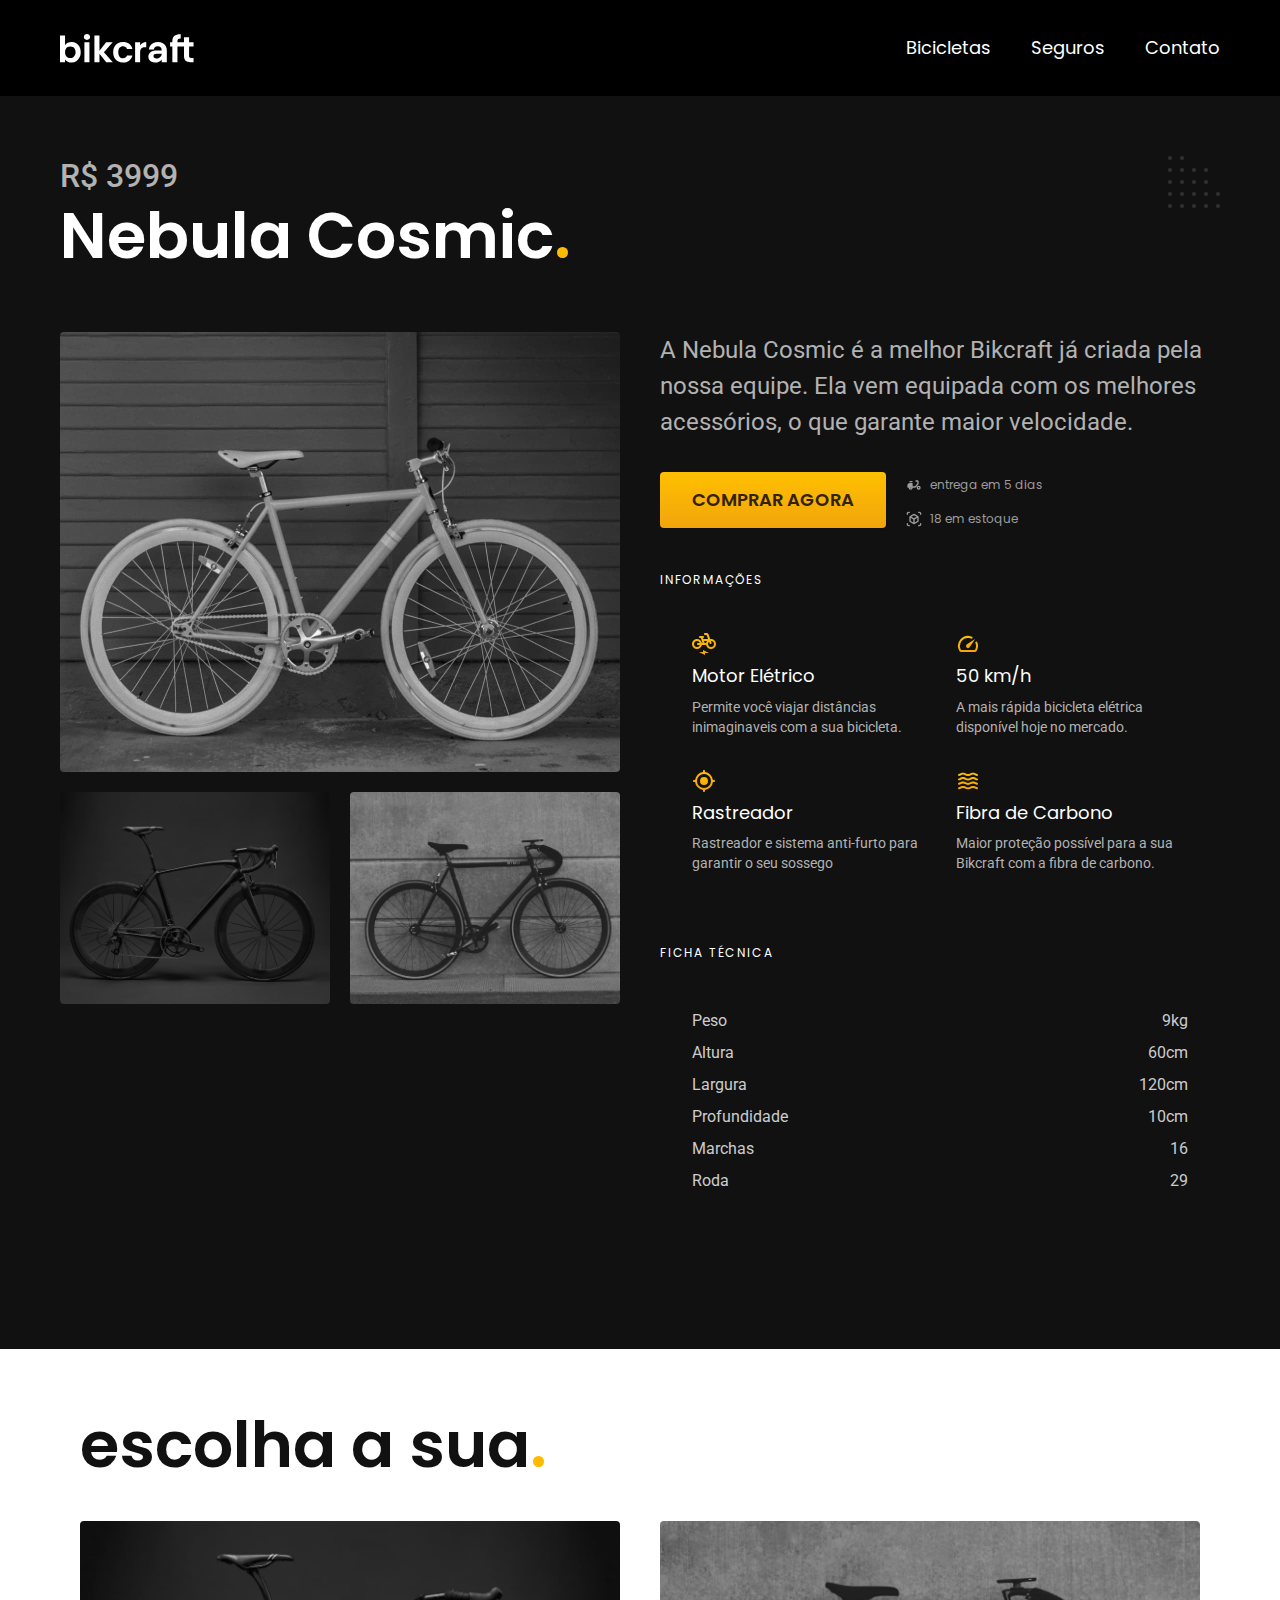
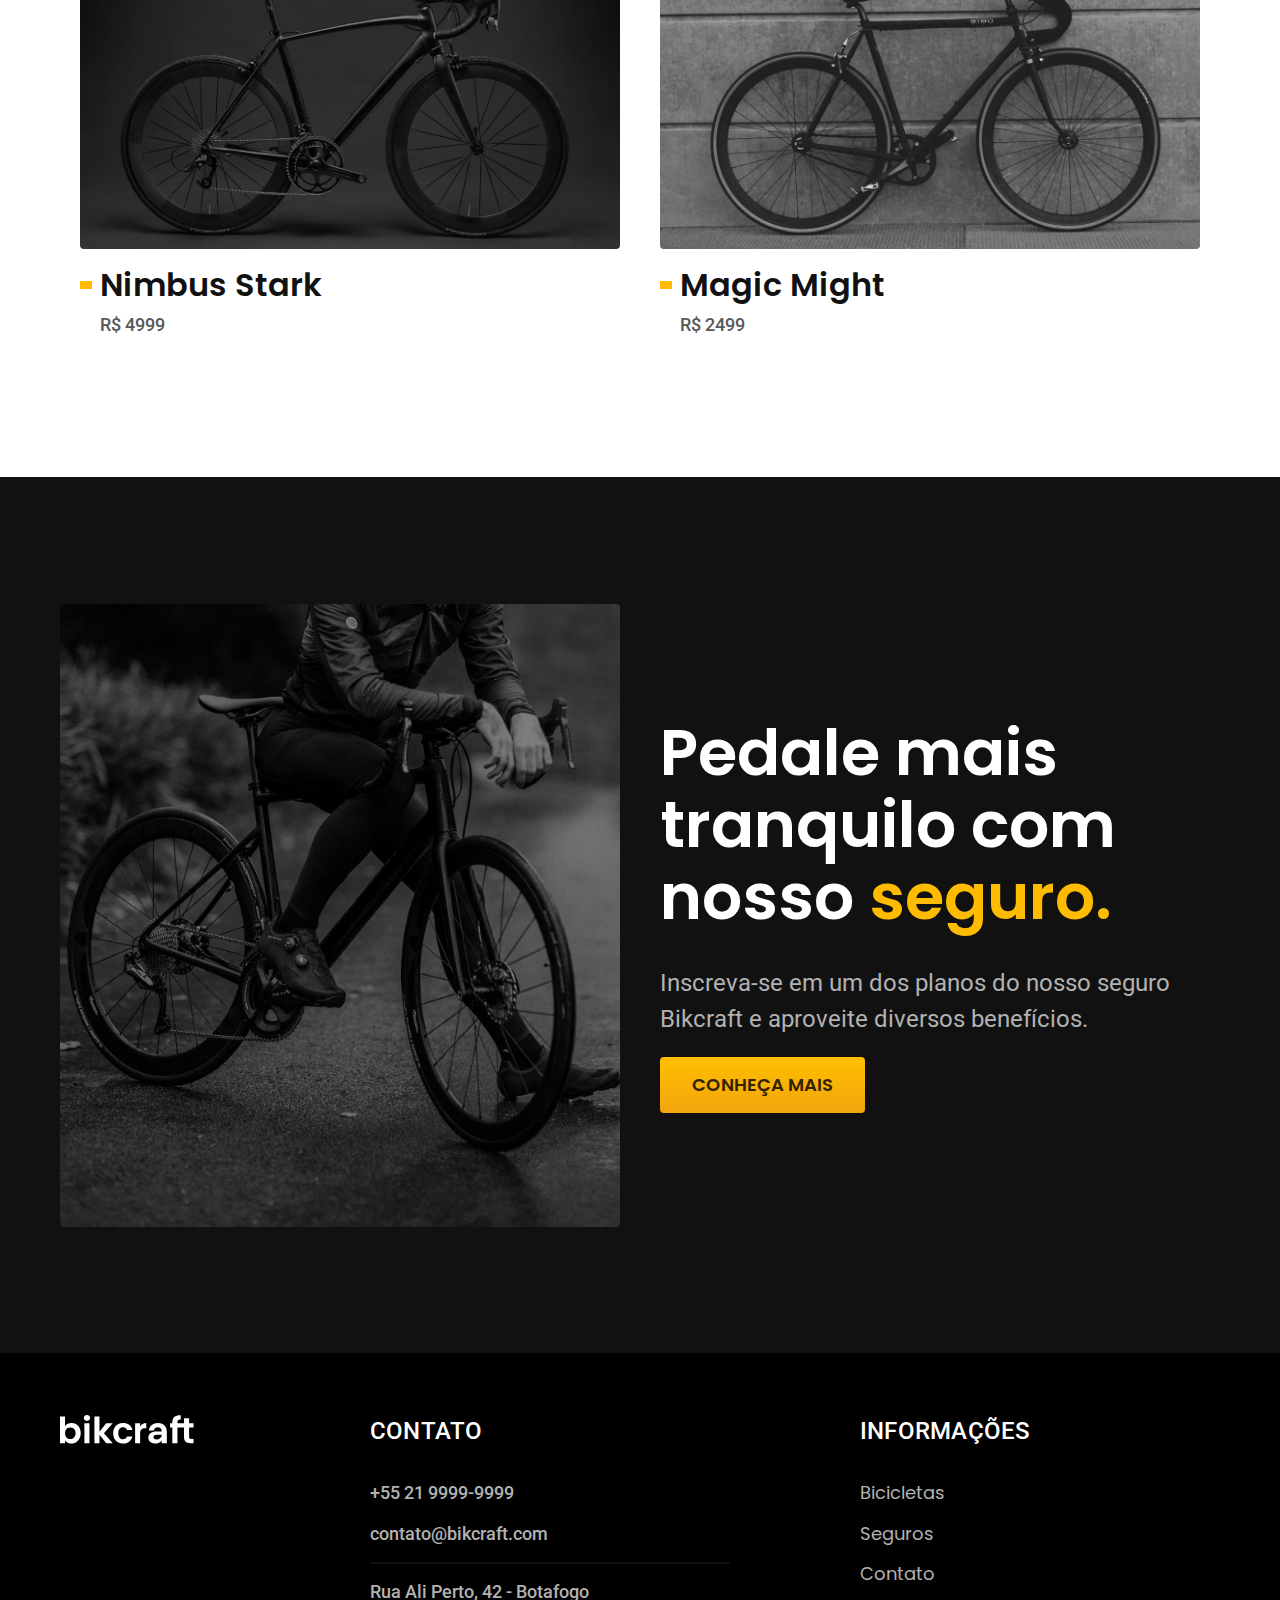
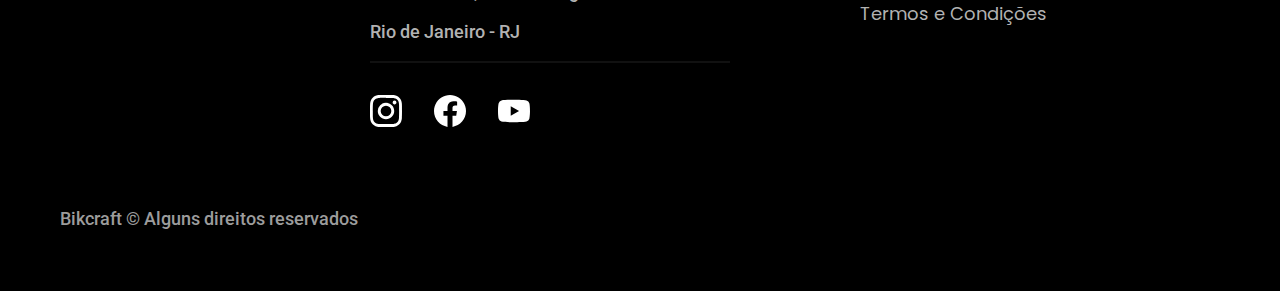
==== commit 69c85fed: "resolve a problem with the route" ====
--- a/bikes/nebula.html
+++ b/bikes/nebula.html
@@ -42,14 +42,14 @@
     </div>
     <div class="bike container">
       <div class="bike-image">
+        <img src="../img/bike/nimbus3.jpg" alt="">
+        <img src="../img/bike/nimbus1.jpg" alt="">
         <img src="../img/bike/nimbus2.jpg" alt="">
-        <img src="../img/bike/nimbus1.jpg" alt="">
-        <img src="../img/bike/nimbus3.jpg" alt="">
       </div>
       <div class="bike-content">
         <p class="font-2-l color-5">A Nebula Cosmic é a melhor Bikcraft já criada pela nossa equipe. Ela vem equipada com os melhores acessórios, o que garante maior velocidade.</p>
         <div class="bike-buy">
-          <a class="btn" href="../budget.html?type=bikcraft&product=magic">Comprar Agora</a>
+          <a class="btn" href="../budget.html?type=bikcraft&product=nebula">Comprar Agora</a>
           <span class="font-1-xs color-6"><img src="../img/icons/entrega.svg" alt=""> entrega em 5 dias</span>
           <span class="font-1-xs color-6"><img src="../img/icons/estoque.svg" alt=""> 18 em estoque</span>
         </div>
@@ -89,17 +89,17 @@
     <h2 class="container font-1-xxl">escolha a sua<span class="color-p1">.</span></h2>
     <ul>
       <li>
-        <a href="./magic.html">
+        <a href="./nimbus.html">
           <img src="../img/bikes/nimbus.jpg" alt="bike-preta">
           <h3 class="font-1-xl">Nimbus Stark</h3>
           <span class="font-2-m color-8">R$ 4999</span>
         </a>
       </li>
       <li>
-        <a href="./nebula.html">
-          <img src="../img/bikes/nebula.jpg" alt="bike-preta">
-          <h3 class="font-1-xl">Nebula Cosmic</h3>
-          <span class="font-2-m color-8">R$ 3999</span>
+        <a href="./magic.html">
+          <img src="../img/bikes/magic.jpg" alt="bike-preta">
+          <h3 class="font-1-xl">Magic Might</h3>
+          <span class="font-2-m color-8">R$ 2499</span>
         </a>
       </li>
     </ul>
